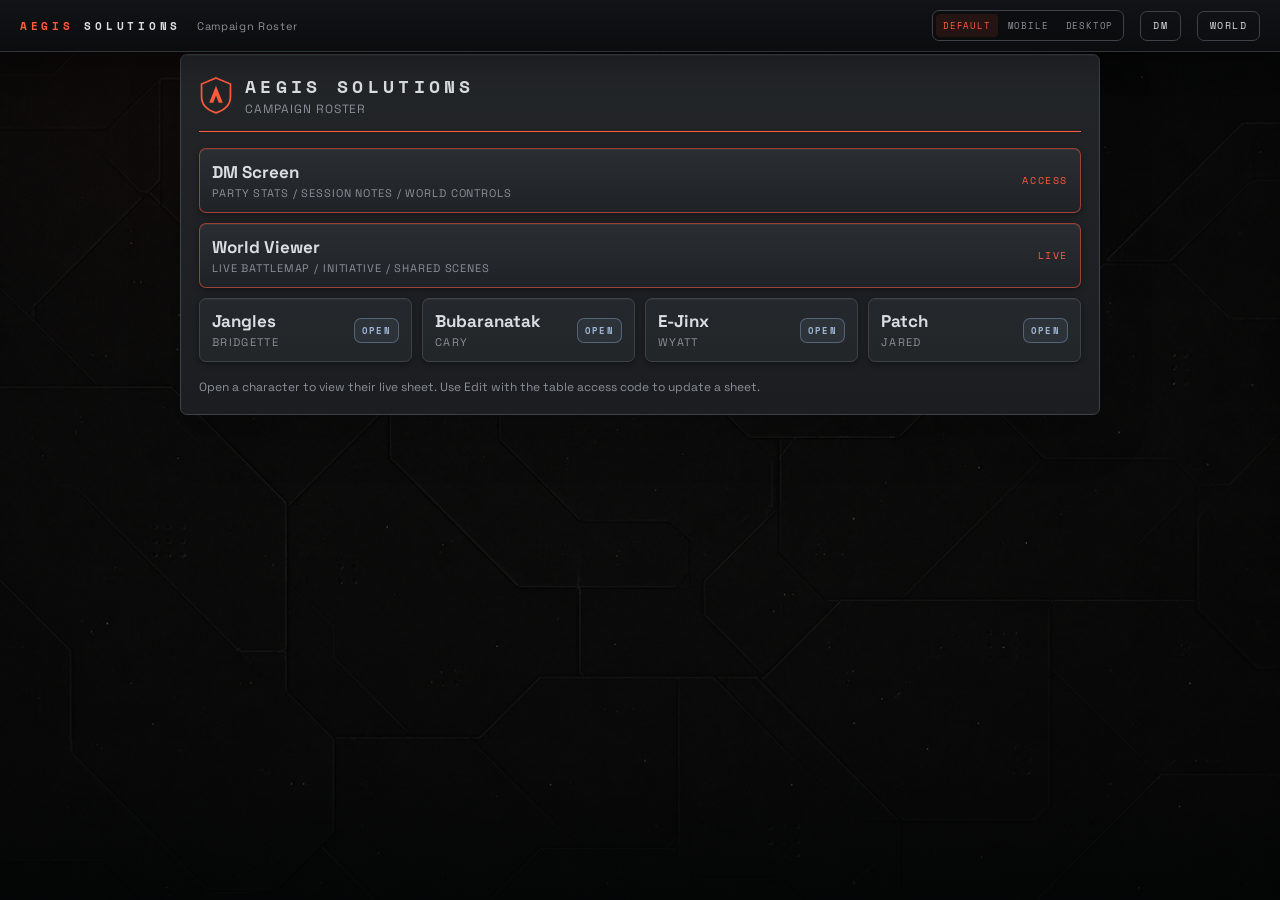
==== campaign.html @ 035903f2 "Fix desktop player End Turn control" ====
<!DOCTYPE html>
<html lang="en">
<head>
<meta charset="UTF-8">
<meta name="viewport" content="width=device-width, initial-scale=1.0">
<meta name="theme-color" content="#111315">
<meta name="apple-mobile-web-app-capable" content="yes">
<meta name="apple-mobile-web-app-status-bar-style" content="black-translucent">
<meta name="apple-mobile-web-app-title" content="AEGIS Sheets">
<link rel="manifest" href="manifest.webmanifest">
<link rel="icon" href="assets/aegis-app-icon.svg" type="image/svg+xml">
<link rel="apple-touch-icon" href="assets/aegis-apple-touch-icon.png">
<meta http-equiv="Cache-Control" content="no-cache, no-store, must-revalidate">
<meta http-equiv="Pragma" content="no-cache">
<meta http-equiv="Expires" content="0">
<title>AEGIS SOLUTIONS - Campaign Roster</title>
<script>
(function(){
  var build = '20260704b';
  if ('serviceWorker' in navigator && location.protocol === 'https:') {
    navigator.serviceWorker.register('sw.js?app=' + build, { updateViaCache: 'none' }).catch(function(){});
  }
  if (location.protocol === 'file:') return;
  var params = new URLSearchParams(location.search);
  if (params.get('app') === build) return;
  params.set('app', build);
  location.replace(location.pathname + '?' + params.toString() + location.hash);
})();
</script>
<link rel="stylesheet" href="styles.css?v=20260704b">
<style>
body{ padding:54px 16px; min-height:100vh; }
.roster-shell{
  max-width:920px; margin:0 auto; border:1px solid var(--frame);
  border-radius:var(--r); background:linear-gradient(180deg,var(--bg-2),var(--bg)); padding:18px;
  box-shadow:var(--shadow-raised);
}
.roster-head{ display:flex; align-items:center; gap:12px; border-bottom:1.5px solid var(--red); padding-bottom:14px; margin-bottom:16px; }
.roster-head .emblem{ width:34px; height:38px; }
.roster-head h1{ font-family:var(--font-mono); font-size:18px; letter-spacing:.24em; text-transform:uppercase; }
.roster-head p{ color:var(--label-dim); font-size:12px; letter-spacing:.08em; text-transform:uppercase; margin-top:2px; }
.roster-grid{ display:grid; grid-template-columns:repeat(auto-fit,minmax(210px,1fr)); gap:10px; }
.roster-card{
  display:grid; grid-template-columns:minmax(0,1fr) auto; align-items:center; gap:12px;
  text-decoration:none; color:var(--label); background:linear-gradient(180deg,#24282c,var(--bg-2));
  border:1px solid var(--frame); border-radius:var(--r); padding:12px;
  box-shadow:var(--shadow-panel);
  transition:border-color var(--dur), transform var(--dur), background var(--dur);
}
.roster-card:hover{ border-color:var(--red); transform:translateY(-1px); }
.roster-card .name{ font-size:17px; font-weight:800; line-height:var(--lh-snug); margin-bottom:3px; overflow-wrap:anywhere; }
.roster-card .player{ color:var(--label-dim); font-size:11px; letter-spacing:.12em; text-transform:uppercase; }
.roster-card em{
  font:700 9px var(--font-mono);
  letter-spacing:.14em;
  text-transform:uppercase;
  font-style:normal;
  color:var(--ice-2);
  border:1px solid rgba(127,153,189,.48);
  border-radius:var(--r);
  padding:5px 7px;
  background:rgba(127,153,189,.10);
  white-space:nowrap;
}
.roster-actions{ display:grid; grid-template-columns:1fr; gap:10px; margin-bottom:10px; }
.roster-dm{
  display:grid; grid-template-columns:minmax(0,1fr) auto; align-items:center; justify-content:space-between; gap:12px;
  text-decoration:none; color:var(--label); background:linear-gradient(180deg,#2a2d31,#1f2226);
  border:1px solid rgba(255,90,60,.55); border-radius:var(--r); padding:12px;
  box-shadow:var(--shadow-panel);
  transition:border-color var(--dur), transform var(--dur), background var(--dur);
}
.roster-dm:hover{ border-color:var(--red); transform:translateY(-1px); }
.roster-dm b{ display:block; color:var(--label); font-size:17px; font-weight:800; letter-spacing:0; text-transform:none; margin-bottom:3px; }
.roster-dm span{ color:var(--label-dim); font-size:11px; letter-spacing:.08em; text-transform:uppercase; }
.roster-dm em{ font-style:normal; color:var(--red); font-family:var(--font-mono); font-size:10px; letter-spacing:.16em; text-transform:uppercase; }
.roster-foot{ margin-top:16px; color:var(--label-dim); font-size:12px; line-height:1.5; }
body.view-mobile-effective .roster-shell{ width:min(560px,100%); max-width:560px; padding:14px; border-radius:8px; }
body.view-mobile-effective .roster-head{ align-items:flex-start; gap:10px; }
body.view-mobile-effective .roster-head h1{ font-size:15px; letter-spacing:.18em; }
body.view-mobile-effective .roster-grid,
body.view-mobile-effective .roster-actions{ grid-template-columns:1fr; }
body.view-mobile-effective .roster-card,
body.view-mobile-effective .roster-dm{ align-items:flex-start; gap:10px; }
body.view-mobile-effective .roster-card em,
body.view-mobile-effective .roster-dm em{ flex:0 0 auto; }
</style>
</head>
<body>
  <div class="toolbar app-toolbar campaign-toolbar">
    <a class="brand brand-link" href="campaign.html?app=20260704b" aria-label="Open campaign roster">AEGIS <b>SOLUTIONS</b></a>
    <span class="hint">Campaign Roster</span>
    <span class="spacer"></span>
    <a class="nav-btn" href="dm.html?app=20260704b">DM</a>
    <a class="nav-btn" href="world.html?app=20260704b">World</a>
  </div>
  <main class="roster-shell">
    <div class="roster-head">
      <svg class="emblem" viewBox="0 0 40 44" fill="none"><path d="M20 2 L37 9 V24 C37 34 29 40 20 43 C11 40 3 34 3 24 V9 Z" stroke="currentColor" stroke-width="2"/><path d="M20 11 L28 31 H23.2 L20 22.5 L16.8 31 H12 Z" fill="currentColor"/></svg>
      <div>
        <h1>AEGIS SOLUTIONS</h1>
        <p>Campaign Roster</p>
      </div>
    </div>
    <div class="roster-actions">
      <a class="roster-dm" href="dm.html?app=20260704b">
        <span><b>DM Screen</b>Party stats / Session notes / World controls</span>
        <em>Access</em>
      </a>
      <a class="roster-dm roster-public" href="world.html?app=20260704b">
        <span><b>World Viewer</b>Live battlemap / initiative / shared scenes</span>
        <em>Live</em>
      </a>
    </div>
    <div class="roster-grid" id="rosterGrid"></div>
    <p class="roster-foot">Open a character to view their live sheet. Use Edit with the table access code to update a sheet.</p>
  </main>
  <script src="cloud-config.js?v=20260704b"></script>
  <script src="view-mode.js?v=20260704b"></script>
  <script>
    const APP_VERSION = '20260704b';
    const grid = document.getElementById('rosterGrid');
    const chars = (window.AEGIS_CLOUD && window.AEGIS_CLOUD.characters) || [];
    grid.innerHTML = chars.map((c) => `
      <a class="roster-card" href="sheet.html?app=${APP_VERSION}&slug=${encodeURIComponent(c.slug)}">
        <span>
          <div class="name">${c.name}</div>
          <div class="player">${c.player}</div>
        </span>
        <em>Open</em>
      </a>
    `).join('');
  </script>
</body>
</html>
---- styles.css ----
/* ============================================================
   AEGIS SOLUTIONS — Personnel Dossier  (D&D 5.5e)
   Bounty-acquisition corp aesthetic.
   Charcoal-grey chrome · warm off-white fillable boxes ·
   scarlet accent · ice secondary. Print / fillable-PDF first.

   Color language:
     .panel.active  →  red   — combat / live-play items
     .panel.ref     →  ice   — reference / character definition
   ============================================================ */

@import url('assets/fonts.css');

/* ============================================================
   DESIGN TOKENS
   ============================================================ */
:root{
  /* chrome */
  --bg:#1b1d20;
  --bg-2:#232629;
  --bg-3:#2b2f33;
  --bg-void:#0e0f11;
  --bg-texture:url("assets/aegis-panel-texture.png");
  --app-bg:
    radial-gradient(circle at 18% 0%, rgba(255,90,60,.035), transparent 30%),
    linear-gradient(
      180deg,
      rgba(2,3,4,.66) 0%,
      rgba(2,3,4,.22) 14%,
      rgba(2,3,4,.03) 36%,
      rgba(2,3,4,.02) 62%,
      rgba(2,3,4,.22) 86%,
      rgba(2,3,4,.68) 100%
    ),
    var(--bg-texture) center / cover fixed no-repeat,
    var(--bg-void);
  --page-bg:
    linear-gradient(180deg, #212427 0%, var(--bg) 30%),
    var(--bg);
  --frame:#3d4248;
  --frame-soft:#30353a;

  /* fillable (warm off-white) */
  --field:#f1ede4;
  --field-2:#e7e2d6;
  --field-ink:#1d1f22;
  --rule:#ccc6b8;

  /* labels on dark */
  --label:#dadde2;
  --label-dim:#8b9199;

  /* typography */
  --font-body:'Space Grotesk', system-ui, -apple-system, sans-serif;
  --font-mono:'Space Mono', ui-monospace, 'SFMono-Regular', monospace;
  --fw-regular:400;
  --fw-medium:500;
  --fw-semibold:600;
  --fw-bold:700;
  --fs-micro:7.5px;
  --fs-label:9px;
  --fs-meta:11px;
  --fs-body:13px;
  --fs-section:16px;
  --fs-stat:20px;
  --fs-display:24px;
  --lh-tight:1.1;
  --lh-snug:1.24;
  --lh-body:1.4;
  --lh-ruled:24px;
  --ls-brand:.30em;
  --ls-kicker:.20em;
  --ls-label:.13em;
  --ls-tight:.04em;

  /* spacing */
  --sp-1:2px;
  --sp-2:4px;
  --sp-3:6px;
  --sp-4:8px;
  --sp-5:10px;
  --sp-6:12px;
  --sp-7:14px;
  --sp-8:16px;
  --sp-10:20px;
  --sp-12:24px;

  /* accents */
  --red:#ff5a3c;
  --red-2:#e0492c;
  --red-soft:rgba(255,90,60,.30);
  --steel:#8a929c;
  --steel-2:#aeb5be;

  /* cool slate-blue (reference accent) */
  --ice:#7f99bd;
  --ice-2:#9fb6d6;
  --ice-soft:rgba(127,153,189,.28);

  /* status */
  --ok:#39d77d;
  --ok-2:#8ee7b0;
  --warn:#f0c84b;
  --danger:var(--red);

  /* surfaces */
  --r:7px;
  --r-pill:999px;
  --shadow-field-inset:
    inset 0 2px 4px rgba(52,42,26,.30),
    inset 0 -1px 0 rgba(255,255,255,.62),
    0 1px 0 rgba(255,255,255,.05);
  --shadow-field-focus:
    inset 0 2px 4px rgba(52,42,26,.20),
    0 0 0 2px var(--red-soft);
  --shadow-dark-inset:
    inset 0 1px 2px rgba(0,0,0,.55),
    inset 0 -1px 0 rgba(255,255,255,.05);
  --shadow-panel:
    inset 0 1px 0 rgba(255,255,255,.05),
    0 2px 6px rgba(0,0,0,.40);
  --shadow-plate:
    inset 0 1px 0 rgba(255,255,255,.035),
    0 1px 2px rgba(0,0,0,.24);
  --shadow-raised:
    inset 0 1px 0 rgba(255,255,255,.04),
    0 16px 50px rgba(0,0,0,.26);
  --shadow-page:0 24px 60px rgba(0,0,0,.6), 0 0 0 1px #000;
  --shadow-dialog:0 24px 70px rgba(0,0,0,.48);
  --glow-red:0 0 7px var(--red-soft);
  --glow-ice:0 0 6px var(--ice-soft);
  --ease:cubic-bezier(.2,.7,.3,1);
  --dur-fast:.12s;
  --dur:.15s;
  --dur-slow:.25s;
}

*{ box-sizing:border-box; margin:0; padding:0; }

html,body{ background:var(--app-bg); }
body{
  font-family:var(--font-body);
  color:var(--label);
  -webkit-font-smoothing:antialiased;
  padding:78px 0 60px;
  min-height:100vh;
}

/* ============================================================
   SCREEN TOOLBAR (hidden in print)
   ============================================================ */
.toolbar{
  position:fixed; top:0; left:0; right:0; z-index:50;
  display:flex; align-items:center; gap:16px;
  padding:10px 20px;
  background:linear-gradient(180deg,rgba(18,20,23,.96),rgba(12,13,15,.92));
  backdrop-filter:blur(8px);
  border-bottom:1px solid var(--frame-soft);
  box-shadow:0 10px 32px rgba(0,0,0,.32);
  font-size:11px;
}
.toolbar .brand{
  font-family:var(--font-mono); font-weight:var(--fw-bold);
  letter-spacing:.34em; text-transform:uppercase; font-size:var(--fs-meta);
  color:var(--red);
}
.toolbar a{ text-decoration:none; }
.toolbar .brand-link{ white-space:nowrap; }
.toolbar .brand b{ color:var(--label); }
.toolbar .spacer{ flex:1; }
.toolbar .hint{ color:var(--label-dim); letter-spacing:.06em; }
.toolbar button,
.toolbar .nav-btn{
  font-family:var(--font-mono); font-size:10px; letter-spacing:.14em;
  text-transform:uppercase; cursor:pointer;
  color:var(--label); background:transparent;
  border:1px solid var(--frame); border-radius:var(--r);
  min-height:30px;
  padding:6px 12px;
  transition:border-color var(--dur), color var(--dur), background var(--dur);
}
.toolbar button:hover,
.toolbar .nav-btn:hover{ border-color:var(--red); color:var(--red); background:rgba(255,90,60,.06); }
.toolbar button.on{ border-color:var(--ice); color:var(--ice-2); background:rgba(127,153,189,.08); }
.toolbar-actions{
  display:flex;
  align-items:center;
  gap:8px;
}
.toolbar-menu-toggle{
  display:none;
}
#cloudStatus{ max-width:220px; overflow:hidden; text-overflow:ellipsis; white-space:nowrap; }
#cloudStatus[data-state="saved"],
#cloudStatus[data-state="edit"]{ color:var(--ice-2); }
#cloudStatus[data-state="saving"],
#cloudStatus[data-state="loading"]{ color:var(--steel-2); }
#cloudStatus[data-state="error"]{ color:var(--red); }
body.read-only [contenteditable],
body.read-only button[data-t]{
  cursor:default;
}
body.read-only button[data-t][data-locked="true"]{
  cursor:pointer;
}
body.read-only button[data-t][data-locked="true"]:hover{
  border-color:var(--ice);
  color:var(--ice-2);
}
body.read-only [contenteditable]:focus{
  outline:none;
  box-shadow:none;
}
.view-toggle{
  display:inline-flex;
  align-items:center;
  gap:3px;
  border:1px solid var(--frame);
  border-radius:var(--r);
  padding:3px;
  background:rgba(8,10,12,.45);
}
.view-toggle button{
  border:0;
  border-radius:4px;
  padding:5px 7px;
  min-height:0;
  color:var(--label-dim);
  background:transparent;
  font-size:9px;
  letter-spacing:.09em;
  text-transform:uppercase;
}
.view-toggle button:hover,
.view-toggle button.active{
  color:var(--red);
  background:rgba(255,90,60,.10);
}
.view-floating{
  position:fixed;
  top:10px;
  right:10px;
  z-index:60;
  box-shadow:var(--shadow-dialog);
}
.sheet-page-nav{
  display:none;
}
body.view-desktop{
  min-width:900px;
}
body.view-desktop.dm-screen-body{
  min-width:0;
}
body.view-desktop.encounter-body{
  min-width:0;
}

/* ============================================================
   PAGE STRUCTURE
   ============================================================ */
.page{
  position:relative;
  width:210mm; height:297mm;
  margin:0 auto 40px;
  background:var(--page-bg);
  color:var(--label);
  padding:15px;
  overflow:hidden;
  box-shadow:var(--shadow-page);
}
/* faint corner texture */
.page::before{
  content:""; position:absolute; inset:0; pointer-events:none; opacity:.5;
  background-image:
    radial-gradient(1px 1px at 12% 18%, rgba(255,255,255,.5), transparent),
    radial-gradient(1px 1px at 78% 9%, rgba(255,255,255,.35), transparent),
    radial-gradient(1px 1px at 33% 62%, rgba(255,255,255,.4), transparent),
    radial-gradient(1px 1px at 91% 73%, rgba(255,255,255,.3), transparent),
    radial-gradient(1px 1px at 5% 88%, rgba(255,255,255,.35), transparent),
    radial-gradient(1px 1px at 57% 14%, rgba(255,255,255,.35), transparent);
  background-repeat:no-repeat;
}
/* ghost emblem watermark */
.page > .watermark{
  position:absolute; right:-60px; bottom:-50px; width:340px; height:auto;
  color:#ffffff; opacity:.022; pointer-events:none; z-index:0;
}
.page-frame{
  position:relative; z-index:1;
  height:100%;
  border:1px solid var(--frame);
  border-radius:10px;
  padding:12px 14px;
  display:flex; flex-direction:column; gap:6px;
  background:linear-gradient(180deg, rgba(255,90,60,.018), transparent 40%);
}
/* corner brackets */
.page-frame::before,.page-frame::after{
  content:""; position:absolute; width:12px; height:12px; pointer-events:none;
}
.page-frame::before{ top:-1px; left:-1px; border-top:2px solid var(--red); border-left:2px solid var(--red); border-top-left-radius:10px; }
.page-frame::after{ bottom:-1px; right:-1px; border-bottom:2px solid var(--red); border-right:2px solid var(--red); border-bottom-right-radius:10px; }
#page-arsenal{
  height:auto;
  min-height:297mm;
  overflow:visible;
}
#page-arsenal .page-frame{
  min-height:calc(297mm - 30px);
  height:auto;
}
#page-arsenal .stores-stack,
#page-arsenal .stores-grid,
#page-arsenal .stores-grid .panel,
#page-arsenal .stores-grid .panel-body{
  min-height:220px;
}

/* ============================================================
   AEGIS BRANDING BAR (page header)
   ============================================================ */
.aegis-bar{
  display:flex; align-items:center; gap:11px;
  padding-bottom:8px; border-bottom:1.5px solid var(--red);
  flex:0 0 auto;
}
.emblem{ width:30px; height:33px; color:var(--red); flex:0 0 auto; }
.aegis-bar .wordmark{ display:flex; flex-direction:column; gap:1px; }
.aegis-bar .wordmark .name{
  font-family:var(--font-mono); font-weight:var(--fw-bold);
  font-size:14px; letter-spacing:var(--ls-brand); text-transform:uppercase; color:var(--label);
}
.aegis-bar .wordmark .sub{
  font-size:8px; letter-spacing:.30em; text-transform:uppercase; color:var(--label-dim);
}
.aegis-bar .meta{ margin-left:auto; text-align:right; }
.aegis-bar .meta .form{
  font-family:var(--font-mono); font-size:10px; letter-spacing:.18em;
  text-transform:uppercase; color:var(--red);
}
.aegis-bar .meta .pg{ font-size:8px; letter-spacing:.26em; text-transform:uppercase; color:var(--label-dim); }

/* ============================================================
   TYPOGRAPHY HELPERS
   ============================================================ */
.lbl{ font-size:var(--fs-micro); letter-spacing:var(--ls-tight); text-transform:uppercase; color:var(--label); font-weight:var(--fw-semibold); }
.sect-title{
  font-family:var(--font-body); font-weight:var(--fw-semibold);
  font-size:11px; letter-spacing:.16em; text-transform:uppercase;
  color:var(--label); white-space:nowrap;
}
.mono{ font-family:var(--font-mono); }
.bigname{ font-size:22px; font-weight:700; letter-spacing:.01em; min-height:32px; }
.num{ text-align:center; font-weight:600; }

/* ============================================================
   PANELS
   ============================================================ */
.panel{
  background:var(--bg-2);
  border:1px solid var(--frame);
  border-radius:var(--r);
  display:flex; flex-direction:column;
  overflow:hidden;
}
.panel-h{
  display:flex; align-items:center; gap:8px;
  padding:6px 10px;
  background:var(--bg-3);
  border-bottom:1px solid var(--frame);
}
.panel-h::before{
  content:""; width:4px; height:13px; border-radius:2px; flex:0 0 auto;
  background:var(--steel);
}
/* scarlet accent — combat / active panels */
.panel.active .panel-h::before{ background:var(--red); box-shadow:var(--glow-red); }
/* ice accent — reference / static panels */
.panel.ref .panel-h::before{ background:var(--ice); box-shadow:var(--glow-ice); }
/* stat box top-bar colors */
.stat.active{ border-top-color:var(--red); }
.stat.ref{ border-top-color:var(--ice); }
.panel-h .meta{ margin-left:auto; }
.panel-body{ padding:9px 7px; display:flex; flex-direction:column; gap:8px; flex:1; min-height:0; }

/* ============================================================
   FILLABLE FIELDS (warm off-white)
   ============================================================ */
.fbox{
  background:var(--field); color:var(--field-ink);
  border-radius:var(--r); border:1px solid #d8d2c4;
  padding:5px 9px;
  font-size:var(--fs-body); line-height:var(--lh-body); min-height:26px;
  outline:none; font-family:var(--font-body);
}
.fbox:focus{ border-color:var(--red); box-shadow:var(--shadow-field-focus); }
.fbox[data-ph]:empty:before{ content:""; }

.field{ display:flex; flex-direction:column; gap:3px; min-width:0; }
.field > .lbl{ padding-left:2px; }
.field-row{ display:flex; align-items:center; gap:7px; }
.field-row > .lbl{ white-space:nowrap; }
.field-row > .fbox{ flex:1; }

/* ============================================================
   RULED WRITING AREAS (24 px line rhythm)
   ============================================================ */
.ruled{
  background:var(--field); color:var(--field-ink);
  border:1px solid #d8d2c4; border-radius:var(--r);
  padding:8px 10px; font-size:var(--fs-body); line-height:var(--lh-ruled);
  outline:none; flex:1;
  background-image:repeating-linear-gradient(transparent, transparent 23px, var(--rule) 23px, var(--rule) 24px);
  background-position:0 7px;
}
.ruled:focus{ border-color:var(--red); box-shadow:var(--shadow-field-focus); }
.ruled[data-ph]:empty:before{ content:""; }

/* ============================================================
   STAT BOXES (small labeled value cards)
   ============================================================ */
.stat{
  display:flex; flex-direction:column; align-items:center; gap:3px;
  background:var(--bg-2); border:1px solid var(--frame);
  border-top:2px solid var(--steel);
  border-radius:var(--r); padding:5px 4px 6px; text-align:center;
}
.stat .lbl{ font-size:8px; letter-spacing:.02em; line-height:1.1; white-space:nowrap; }
.stat .val{
  background:var(--field); color:var(--field-ink);
  border-radius:4px; width:100%; min-height:28px;
  display:flex; align-items:center; justify-content:center;
  font-size:18px; font-weight:600; outline:none;
}
.stat .val:focus{ box-shadow:var(--shadow-field-focus); }
.stat .val.big{ font-size:21px; }

/* ============================================================
   TOGGLE DOTS & EXHAUSTION PIPS
   ============================================================ */
.dot{
  -webkit-appearance:none; appearance:none; cursor:pointer;
  width:12px; height:12px; border-radius:50%;
  border:1.4px solid var(--label-dim); background:transparent;
  flex:0 0 auto; transition:var(--dur-fast); position:relative;
}
.dot:hover{ border-color:var(--red); }
.dot.on{ background:var(--red); border-color:var(--red); }
.dot.exp{ border-radius:2px; }
.dot.exp.on{ background:var(--ice-2); border-color:var(--ice-2); }  /* expertise: ice */
.dot.lg{ width:15px; height:15px; }
.dot.fail.on{ background:var(--red); border-color:var(--red); }
.dot.ok.on{ background:var(--ice-2); border-color:var(--ice-2); }  /* death success: ice */
.dot.sm{ width:9px; height:9px; border-width:1.2px; }

.epip{
  -webkit-appearance:none; appearance:none; cursor:pointer;
  width:17px; height:20px; border-radius:4px;
  border:1px solid #0c0e11; background:linear-gradient(180deg,#101216,#191c20);
  color:var(--label-dim); font-family:var(--font-mono);
  font-size:10px; font-weight:700; line-height:1;
  display:flex; align-items:center; justify-content:center;
  transition:var(--dur-fast); box-shadow:inset 0 1px 2px rgba(0,0,0,.5);
}
.epip:hover{ border-color:var(--red); color:var(--label); }
.epip.on{ background:var(--red); border-color:var(--red); color:#fff; box-shadow:0 0 6px var(--red-soft); }

/* ============================================================
   LAYOUT UTILITIES
   ============================================================ */
.row{ display:flex; gap:9px; }
.col{ display:flex; flex-direction:column; gap:9px; }
.grow{ flex:1; min-height:0; }
.g2{ display:grid; grid-template-columns:1fr 1fr; gap:8px; }
.g3{ display:grid; grid-template-columns:1fr 1fr 1fr; gap:8px; }

/* ============================================================
   FOOTER
   ============================================================ */
.page-foot{
  display:flex; align-items:center; justify-content:center; gap:11px; flex:0 0 auto;
  padding-top:4px;
  font-family:'Space Mono',monospace; font-size:8px; letter-spacing:.22em;
  text-transform:uppercase; color:var(--label-dim);
}
.page-foot::before,.page-foot::after{ content:""; height:1px; background:var(--frame-soft); flex:1 1 0; max-width:150px; }
.page-foot .red{ color:var(--red); }
.page-foot .ttl{ color:var(--label); }
.page-foot .sep{ opacity:.45; }

/* ============================================================
   IDENTITY HEADER (page 1 — main-top)
   ============================================================ */
.main-top{ display:grid; grid-template-columns:minmax(0,1fr) 306px minmax(0,1fr); gap:12px; align-items:stretch; }
.main-top .side{ display:flex; flex-direction:column; gap:6px; min-height:0; }
.main-top .side .field{ gap:3px; }
.main-top .side .field .fbox{ min-height:24px; padding:4px 8px; line-height:1.24; }
/* hero field (Name) grows to fill left-side height */
.main-top .side .field.hero{ flex:1; min-height:0; }
.main-top .side .field.hero .fbox{ height:100%; min-height:44px; display:flex; align-items:center; justify-content:center; text-align:center; font-size:21px; font-weight:700; letter-spacing:.01em; line-height:1.12; }
/* idsplit: two fields share one row */
.main-top .side .idsplit{ display:flex; gap:7px; align-items:stretch; flex:1; }
.main-top .side .idsplit .field{ display:flex; flex-direction:column; }
.main-top .side .idsplit .field .fbox{ flex:1; min-height:24px; display:flex; align-items:center; justify-content:center; }

.center-crest{ display:flex; flex-direction:column; align-items:center; justify-content:flex-start; gap:2px; margin:0; }
.center-crest .emblem-lg{ width:28px; height:31px; color:var(--red); }
.center-crest .ttl{ font-family:'Space Mono',monospace; font-weight:700; font-size:13px; letter-spacing:.28em; color:var(--label); text-transform:uppercase; text-align:center; }
.center-crest .sub2{ font-size:8px; letter-spacing:.24em; color:var(--label-dim); text-transform:uppercase; white-space:nowrap; }
.center-crest .cline{ width:58%; height:1px; background:var(--red); margin:1px 0 2px; opacity:.7; }

.hpmatrix{ display:grid; grid-template-columns:1fr 1fr 1fr 1.15fr; gap:6px; width:100%; }
.hpmatrix .stat{ padding:2px 4px 3px; }
.hpmatrix .stat .val{ min-height:23px; font-size:16px; }

.deaths{ display:flex; gap:10px; align-items:center; justify-content:space-between; background:var(--bg-2); border:1px solid var(--frame); border-radius:7px; padding:4px 12px; width:100%; }
.deaths .dtitle{ font-size:9px; letter-spacing:.16em; text-transform:uppercase; color:var(--red); font-weight:700; white-space:nowrap; }
.deaths .lbl{ white-space:nowrap; font-size:8.5px; letter-spacing:.12em; }
.deaths .grp{ display:flex; align-items:center; gap:8px; }
.deaths .grp .dots{ display:flex; gap:7px; }

/* ============================================================
   STAT BAND (page 1 — single horizontal bar)
   ============================================================ */
.statbar{
  display:flex; align-items:stretch; flex:0 0 auto;
  background:var(--bg-2); border:1px solid var(--frame);
  border-top:2px solid var(--red); border-radius:7px; overflow:hidden;
  box-shadow:inset 0 1px 0 rgba(255,255,255,.03), 0 1px 2px rgba(0,0,0,.22);
}
.sb-cell{
  display:flex; flex-direction:column; align-items:center; justify-content:center;
  gap:4px; padding:5px 6px; flex:1; text-align:center; min-width:0;
}
/* min-height locks all labels to same height so sb-val boxes align */
.sb-cell .lbl{ font-size:7.5px; letter-spacing:.04em; color:var(--label); min-height:2.3em; display:flex; align-items:center; justify-content:center; text-align:center; line-height:1.2; }
.sb-val{
  background:var(--field); color:var(--field-ink);
  border:1px solid #c8c1b0; border-top-color:#b7af9c; border-radius:4px;
  min-height:28px; min-width:34px;
  font-size:20px; font-weight:700; text-align:center;
  outline:none; padding:2px 5px; line-height:1;
}
.sb-val:focus{ border-color:var(--red); box-shadow:0 0 0 2px var(--red-soft); }
.sb-sep{ width:1px; background:var(--frame); flex:0 0 1px; margin:7px 0; }
/* inspiration — margin normalizes dot height to match sb-val height */
.sb-inspo{ flex:0 0 auto; padding:5px 14px; }
.sb-inspo .dot.lg{ width:18px; height:18px; margin-top:5px; margin-bottom:5px; }
.sb-exh{ flex:1.3 1 0; }
.sb-exh .exh-track{ min-height:28px; display:flex; align-items:center; gap:4px; }

/* ============================================================
   ABILITY BLOCKS (page 1 left column — vertical-tabbed modules)
   ============================================================ */
.ablist{ display:flex; flex-direction:column; gap:0; flex:1; min-height:0; }
.ab-blk{ display:flex; align-items:stretch; background:var(--bg-2);
  border:none; border-top:1px solid var(--frame-soft); overflow:hidden; min-height:0; }
.ab-blk:first-child{ border-top:none; }
.ab-vname{ writing-mode:vertical-rl; background:var(--bg-3);
  border-left:3px solid var(--red); border-right:1px solid var(--frame-soft);
  color:var(--red); font-size:12px; font-weight:700; letter-spacing:.1em;
  padding:4px 4px; display:flex; align-items:center; justify-content:center; flex:0 0 auto; }
.ab-body{ flex:1; min-width:0; min-height:0; padding:3px 5px; display:flex; flex-direction:column; gap:1px; justify-content:flex-start; }
.ab-head{ display:grid; grid-template-columns:36px 24px 1fr; gap:4px; align-items:center; }
.ab-head .svgrp{ display:flex; align-items:center; gap:4px; justify-self:end; }
.ab-head .svgrp .sbox{ width:32px; }
.ab-head .ab-score{ background:var(--field); color:var(--field-ink); border:1px solid #d8d2c4; border-radius:5px; min-height:25px; display:flex; align-items:center; justify-content:center; font-size:18px; font-weight:700; outline:none; }
.ab-head .ab-score:focus{ border-color:var(--red); box-shadow:0 0 0 2px var(--red-soft); }
.ab-head .ab-mod{ background:#15171a; color:var(--label); border:1px solid var(--frame); border-radius:5px; min-height:20px; display:flex; align-items:center; justify-content:center; font-size:14px; font-weight:600; outline:none; }
.ab-head .ab-mod:focus{ border-color:var(--red); color:#fff; }
.ab-head .ab-sv{ font-size:8px; letter-spacing:.06em; color:var(--label-dim); text-align:right; }
.ab-head .sbox{ background:var(--field); color:var(--field-ink); border:1px solid #d8d2c4; border-radius:4px; min-height:22px; text-align:center; font-size:12px; font-weight:600; outline:none; padding:0 2px; }
.ab-head .sbox:focus{ border-color:var(--red); box-shadow:0 0 0 2px var(--red-soft); }
.ablist .sklist{ flex:1; display:flex; flex-direction:column; margin-top:2px; }
.ablist .sk-row{ grid-template-columns:12px 12px 1fr 26px; gap:4px; padding:0; flex:1 1 0; min-height:18px; align-items:center; }
.ablist .sk-row .sn{ font-size:10px; letter-spacing:0; }
.ablist .sk-row .mb{ min-height:17px; font-size:10.5px; }
.ablist .dot.sm{ width:11px; height:11px; }
.ab-blk .none{ flex:1; display:flex; align-items:center; font-size:8px; color:var(--label-dim); letter-spacing:.06em; text-transform:uppercase; }

/* base sk-row (shared inside ablist) */
.sk-row{ display:grid; grid-template-columns:10px 10px 1fr 18px; gap:2px; align-items:center; padding:1.5px 0; }
.sk-row .sn{ font-size:8.6px; line-height:1.1; color:var(--label); white-space:nowrap; overflow:hidden; letter-spacing:-.02em; }
.sk-row .mb{ background:var(--field); color:var(--field-ink); border:1px solid #d8d2c4; border-radius:3px; min-height:15px; text-align:center; font-size:9.5px; font-weight:600; outline:none; padding:0 1px; }
.sk-row .mb:focus{ border-color:var(--red); box-shadow:0 0 0 1px var(--red-soft); }

/* ============================================================
   WEAPONS TABLE (page 1 center)
   ============================================================ */
.watable{ display:flex; flex-direction:column; gap:2px; }
/* base column grid — overridden below to add Mastery column */
.wahead{ display:grid; gap:6px; padding:0 1px 1px; }
.wahead .lbl{ white-space:nowrap; overflow:hidden; text-overflow:clip; min-width:0; font-size:7px; letter-spacing:.08em; line-height:1; }
.wahead .lbl.c{ text-align:center; letter-spacing:.04em; }
.warow{ display:grid; gap:6px; }
.warow .cell{ color:var(--field-ink); border:1px solid #c8c1b0; border-top-color:#b7af9c;
  border-radius:4px; min-height:23px; padding:2px 8px; font-size:13px; outline:none;
  background-image:linear-gradient(180deg,var(--field-2),var(--field) 62%);
  box-shadow:inset 0 1.5px 2.5px rgba(52,42,26,.2), inset 0 -1px 0 rgba(255,255,255,.55), 0 1px 0 rgba(255,255,255,.04);
  white-space:nowrap; overflow:hidden; }
.warow .cell.c{ text-align:center; font-weight:600; padding-left:2px; padding-right:2px; }
.warow .cell:focus{ border-color:var(--red); box-shadow:inset 0 1.5px 2.5px rgba(52,42,26,.14), 0 0 0 2px var(--red-soft); }
/* 4-column layout: Name · Atk/DC · Damage+Type · Mastery */
.watable .wahead, .watable .warow{ grid-template-columns:minmax(118px,1fr) 32px minmax(100px,1.1fr) 60px; gap:4px; }
.wnotes{ display:flex; flex-direction:column; gap:3px; }

/* ============================================================
   COMBAT ACTION ROWS (page 1 center + page 4 profile columns)
   ============================================================ */
.actrow{ flex:1; display:flex; min-height:0; background:var(--bg-2); border:1px solid var(--frame); border-radius:7px; overflow:hidden; }
.actrow .vlabel{
  writing-mode:vertical-rl; background:var(--bg-3);
  border-left:3px solid var(--red); border-right:1px solid var(--frame);
  color:var(--label); font-size:11px; letter-spacing:.16em; text-transform:uppercase;
  font-weight:600; padding:6px 5px; display:flex; align-items:center; justify-content:center;
  text-align:center; line-height:1.2; white-space:normal; flex:0 0 25px; }
.actrow .ruled{ flex:1; border:none; border-radius:0; min-height:0; padding:4px 10px; background-position:0 3px; }
/* flipped rows (right column, page 4) */
.actrow.flip{ flex-direction:row-reverse; }
.actrow.flip .vlabel{ border-left:1px solid var(--frame); border-right:3px solid var(--red); }
.profile-collapse-state{ display:none; }

/* ============================================================
   CONDITIONS STRIP (page 1 bottom)
   ============================================================ */
.cond-strip{ display:flex; gap:5px; }
.cflag{
  -webkit-appearance:none; appearance:none; cursor:pointer;
  flex:1 1 0; min-width:0; text-align:center;
  font-family:'Space Mono',monospace; font-size:9px; letter-spacing:.04em; font-weight:700;
  color:var(--label-dim); background:#191b1e; border:1px solid var(--frame); border-radius:5px;
  padding:4px 2px; transition:.12s; white-space:nowrap; overflow:hidden; text-overflow:ellipsis;
}
.cflag:hover{ border-color:var(--red); color:var(--label); }
.cflag.on{ background:var(--red); border-color:var(--red); color:#fff; box-shadow:0 0 6px var(--red-soft); }

/* ============================================================
   FEATURES & TRAITS PAGE (page 2)
   ============================================================ */
.feat-top{ display:flex; align-items:center; gap:12px; flex:0 0 auto; padding:1px 1px 2px; }
.feat-top .sect-title{ font-size:13px; }
.feat-page .panel-body{ padding:8px 9px; }
.feat-mobile-field{ display:contents; }
.feat-mobile-toggle{ display:none; }
.feat-controls{ flex:0 0 auto; display:flex; gap:8px; justify-content:center; padding-top:5px; }
.feat-controls button{
  font-family:'Space Mono',monospace; font-size:9px; letter-spacing:.14em; text-transform:uppercase;
  cursor:pointer; color:var(--label); background:transparent;
  border:1px solid var(--frame); border-radius:5px; padding:6px 14px; transition:.15s;
}
.feat-controls button:hover{ border-color:var(--red); color:var(--red); }
.feat-controls .feat-remove:hover{ border-color:var(--steel-2); color:var(--steel-2); }

/* ============================================================
   SPELLCASTING HEADER (page 3)
   ============================================================ */
.spellcast-panel{ flex:0 0 auto; }
.spellcast-panel .panel-body{ padding:7px 10px; }
.spell-command{
  flex:0 0 auto; display:grid; grid-template-columns:150px minmax(0,1fr); gap:10px; min-width:0;
}
.spell-fields{ display:grid; grid-template-columns:1fr; gap:4px; align-content:start; min-width:0; }
.spell-fields .lbl{ font-size:7px; letter-spacing:.1em; }
.spell-fields .field{ display:grid; grid-template-columns:52px minmax(0,1fr); gap:5px; align-items:center; }
.spell-fields .field > .lbl{ padding-left:0; }
.spell-fields .fbox{ min-height:20px; padding:2px 6px; font-size:11.5px; line-height:1.2; }
.slot-panel{ min-width:0; display:flex; flex-direction:column; gap:5px; }
.slot-grid{ display:grid; grid-template-columns:repeat(3,1fr); gap:5px 6px; }
.slot{
  display:grid; grid-template-columns:24px 34px 1fr; align-items:center; gap:6px;
  background:var(--bg-2); border:1px solid var(--frame); border-radius:6px; padding:3px 7px;
}
.slot .lv{ font-family:'Space Mono',monospace; font-weight:700; font-size:12px; color:var(--red); text-align:center; line-height:1; }
.slot .lv small{ display:block; font-size:7px; letter-spacing:.1em; color:var(--label-dim); font-weight:400; margin-top:1px; }
.slot .total{
  background:var(--field); color:var(--field-ink); border:1px solid #d8d2c4;
  border-radius:4px; min-width:32px; min-height:18px; text-align:center;
  font-size:11.5px; font-weight:600; outline:none; padding:1px 4px;
}
.slot .pips{ display:flex; gap:3px; justify-content:flex-end; }
.slot .dot{ width:10px; height:10px; border-width:1.2px; }
.slot-remain{ display:none; }
.slot-empty-toggle{ display:none; }
.spell-empty-toggle{ display:none; }

/* ============================================================
   CANTRIPS TABLE (page 3)
   ============================================================ */
.spell-table-panel{ flex:0 0 auto; min-height:0; }
.spell-table-panel .panel-body{ min-height:0; }
.spell-table-panel.has-empty-spell-section .spell-empty-toggle{
  display:grid;
  grid-template-columns:minmax(0,1fr) auto;
  align-items:center;
  gap:8px;
  min-height:32px;
  margin:0 7px 7px;
  padding:7px 9px;
  border:1px dashed rgba(127,153,189,.38);
  border-radius:7px;
  background:rgba(8,10,12,.16);
  color:var(--label);
  text-align:left;
  cursor:pointer;
}
.spell-table-panel.has-empty-spell-section .spell-empty-toggle[hidden]{
  display:none !important;
}
.spell-table-panel.show-empty-spells .spell-empty-toggle{
  border-style:solid;
  border-color:rgba(255,90,60,.38);
  background:rgba(255,90,60,.08);
}
.spell-table-panel.spell-section-collapsed .panel-body{
  display:none;
}
.spell-empty-title{
  min-width:0;
  font:800 8.5px/1 var(--font-mono);
  letter-spacing:.12em;
  text-transform:uppercase;
  white-space:nowrap;
  overflow:hidden;
  text-overflow:ellipsis;
}
.spell-empty-meta{
  color:var(--ice-2);
  font:800 8px/1 var(--font-mono);
  letter-spacing:.08em;
  text-transform:uppercase;
  white-space:nowrap;
}
.row-add{
  border:1px solid var(--frame); background:#1b2024; color:var(--label); border-radius:4px;
  min-height:20px; padding:0 7px; font:700 8px/1 var(--font-mono); letter-spacing:.08em;
  text-transform:uppercase; cursor:pointer;
}
.row-add:hover{ color:var(--field); border-color:var(--red); }
.row-remove{
  width:18px; height:22px; border:1px solid var(--frame); border-radius:4px;
  background:#171b1f; color:var(--label); font:700 12px/1 var(--font-mono); cursor:pointer;
}
.spell-extra{
  position:relative;
}
.spell-extra .row-remove{
  position:absolute;
  top:50%;
  right:3px;
  z-index:2;
  width:20px;
  height:20px;
  border-radius:999px;
  font-size:0;
  line-height:1;
}
.spell-extra .row-remove::before{
  content:"X";
  font:700 10px/1 var(--font-mono);
}
.row-remove:hover{ color:var(--red); border-color:var(--red); }
.cantrip-list{ flex:1 1 auto; min-height:0; display:flex; flex-direction:column; gap:0; }
.cantrip-list .chead{ display:grid; grid-template-columns:20ch 4.8ch 4ch minmax(0,1fr); gap:5px; padding:0 2px 4px; }
.cantrip-list .chead .lbl{ font-size:7.5px; letter-spacing:.04em; text-align:center; white-space:nowrap; overflow:hidden; color:var(--label); }
.cantrip-list .chead .lbl.l{ text-align:left; }
.crow{ display:grid; grid-template-columns:20ch 4.8ch 4ch minmax(0,1fr); gap:5px; align-items:stretch; min-height:28px; padding:3px 2px; border-top:1px solid var(--frame-soft); }
.crow.spell-extra{ grid-template-columns:20ch 4.8ch 4ch minmax(0,1fr); padding-right:28px; }
.crow:first-of-type{ border-top:none; }
.crow .cn,
.crow .rng,
.crow .hit,
.crow .fx{
  background:var(--field); color:var(--field-ink); border:1px solid #d8d2c4; border-radius:4px;
  min-height:23px; padding:3px 6px; font-size:11.2px; outline:none; min-width:0; overflow:hidden;
}
.crow .rng,
.crow .hit{ text-align:center; font-weight:600; padding-left:2px; padding-right:2px; }
.crow .fx{ line-height:1.2; white-space:normal; }

/* ============================================================
   PREPARED SPELLS TABLE (page 3)
   ============================================================ */
.splist{ display:flex; flex-direction:column; gap:0; min-width:0; }
.splist .shead{ display:grid; grid-template-columns:22px 22px 20ch 4.8ch 4ch minmax(0,1fr); gap:5px; padding:0 2px 4px; }
.splist .shead .lbl{ font-size:7.5px; letter-spacing:.04em; text-align:center; white-space:nowrap; overflow:hidden; text-overflow:clip; color:var(--label); }
.splist .shead .lbl.l{ text-align:left; }
.sprow{ display:grid; grid-template-columns:22px 22px 20ch 4.8ch 4ch minmax(0,1fr); gap:5px; align-items:center; padding:3px 2px; border-top:1px solid var(--frame-soft); min-width:0; }
.sprow.spell-extra{ grid-template-columns:22px 22px 20ch 4.8ch 4ch minmax(0,1fr); padding-right:28px; }
.sprow:first-of-type{ border-top:none; }
.sprow .prep{ display:flex; justify-content:center; }
.sprow .conc-mark{ display:flex; justify-content:center; }
.sprow .nm,
.sprow .rng,
.sprow .hit,
.sprow .fx{
  background:var(--field); color:var(--field-ink); border:1px solid #d8d2c4; border-radius:4px;
  min-height:23px; padding:3px 6px; font-size:11.2px; outline:none; min-width:0;
  white-space:nowrap; overflow:hidden;
}
.sprow .rng,
.sprow .hit{ text-align:center; font-weight:600; padding-left:2px; padding-right:2px; }
.sprow .fx{ font-size:10.8px; }
.sprow .nm:focus,
.sprow .rng:focus,
.sprow .hit:focus,
.sprow .fx:focus{ border-color:var(--red); box-shadow:0 0 0 2px var(--red-soft); }

/* ============================================================
   GEAR & INVENTORY (page 3 bottom)
   ============================================================ */
.stores-stack{ flex:1 1 auto; min-height:0; display:flex; flex-direction:column; gap:8px; }
.stores-grid{ flex:1 1 auto; min-height:0; display:grid; grid-template-columns:1fr 1fr; gap:8px; }
.stores-grid .panel{ min-height:0; }
.stores-grid .panel-h{ min-height:34px; }
.stores-grid .panel-body{ flex:1 1 auto; min-height:0; }
.stores-grid .ruled{ flex:1 1 auto !important; min-height:0; height:auto !important; }
.header-ledger{ margin-left:auto; display:flex; align-items:center; gap:7px; min-width:0; }
.inv-ledger{ display:flex; gap:8px; flex:0 0 auto; }
.inv-ledger .field{ flex:1; }
.header-ledger label{ display:flex; align-items:center; gap:4px; min-width:0; }
.header-ledger .lbl{ font-size:7.5px; letter-spacing:.04em; color:var(--label); padding:0; }
.header-ledger .mini-ledger{
  width:58px; min-height:18px; padding:1px 4px; display:inline-flex; align-items:center; justify-content:center;
  font-family:'Space Mono',monospace; font-size:10.5px; font-weight:700; line-height:1; text-align:center;
}

/* ============================================================
   PROFILE PAGE (page 4)
   ============================================================ */
.profile-main{ display:grid; grid-template-columns:minmax(0,1fr) 300px minmax(0,1fr); gap:10px; flex:1 1 auto; min-height:0; }
.profile-col{ display:flex; flex-direction:column; gap:8px; min-width:0; min-height:0; }
.profile-col > .actrow{ flex:1 1 0; min-height:0; }
.profile-center{ min-width:0; min-height:0; display:flex; flex-direction:column; gap:8px; }
.profile-center > .designation{ order:1; }
.profile-center > .identity-panel{ order:2; }
.profile-center > .portrait2{ order:3; }

.designation{ display:flex; align-items:center; gap:8px; background:var(--bg-3); border:1px solid var(--frame); border-radius:6px; padding:6px 9px; }
.designation .tag{ font-family:'Space Mono',monospace; font-size:8px; letter-spacing:.2em; color:var(--red); text-transform:uppercase; white-space:nowrap; }
.designation .fbox{ flex:1; min-height:22px; font-family:'Space Mono',monospace; letter-spacing:.12em; font-size:11px; }

.identity-panel{ flex:0 0 auto; }
.identity-panel .panel-body{ gap:6px; padding:8px 9px; }
.identity-panel .fbox{ min-height:24px; padding:4px 7px; font-size:12px; }

.rp-details{ display:grid; grid-template-columns:repeat(4,1fr); gap:6px; }
.rp-details .lbl{ font-size:7px; letter-spacing:.1em; }
.rp-details .fbox{ text-align:center; font-size:11.5px; }

.portrait2{ position:relative; width:100%; flex:1 1 0; min-height:240px; }
.portrait2 .pslot{ display:block; width:100%; height:100%; border:1px solid var(--frame); border-radius:12px; background:radial-gradient(circle at 50% 36%, #2b2f33 0%, #161719 78%); }
.portrait2 .corner{ position:absolute; width:18px; height:18px; pointer-events:none; z-index:3; }
.portrait2 .corner.tl{ top:7px; left:7px; border-top:2px solid var(--red); border-left:2px solid var(--red); }
.portrait2 .corner.tr{ top:7px; right:7px; border-top:2px solid var(--red); border-right:2px solid var(--red); }
.portrait2 .corner.bl{ bottom:7px; left:7px; border-bottom:2px solid var(--steel); border-left:2px solid var(--steel); }
.portrait2 .corner.br{ bottom:7px; right:7px; border-bottom:2px solid var(--steel); border-right:2px solid var(--steel); }
.portrait2 image-slot::part(empty){ color:var(--label); font-size:9px; letter-spacing:.1em; text-transform:uppercase; }

.profile-bottom{ display:flex; gap:10px; flex:0 0 200px; min-height:0; }
.profile-bottom .actrow{ min-width:0; }
/* profile actrow ruled fields grow freely — skip snapRuled */
.profile-main .actrow .ruled,
.profile-bottom .actrow .ruled{ flex:1 1 auto !important; height:auto !important; width:auto; }

/* ============================================================
   RECESSED FIELD SURFACES — "milled cutout" plate effect
   All cream-coloured editable elements share this treatment.
   ============================================================ */
/* gradient inlay — NOT applied to .ruled (keeps its ruled lines) */
.fbox, .sb-val,
.stat .val,
.ab-head .ab-score, .ab-head .sbox, .sk-row .mb,
.sprow .nm, .sprow .rng, .sprow .hit, .sprow .fx,
.crow .cn, .crow .rng, .crow .hit, .crow .fx,
.slot .total{
  background-image:linear-gradient(180deg, var(--field-2), var(--field) 62%);
}
/* recess shadow + milled keyline (applied to .ruled too) */
.fbox, .ruled, .sb-val,
.stat .val,
.ab-head .ab-score, .ab-head .sbox, .sk-row .mb,
.sprow .nm, .sprow .rng, .sprow .hit, .sprow .fx,
.crow .cn, .crow .rng, .crow .hit, .crow .fx,
.slot .total{
  border-color:#c8c1b0; border-top-color:#b7af9c;
  box-shadow:var(--shadow-field-inset);
  font-weight:600;
}
.ab-head .ab-mod{ font-weight:600; }
/* focus ring */
.fbox:focus, .ruled:focus, .sb-val:focus,
.sprow .nm:focus, .sprow .rng:focus, .sprow .hit:focus, .sprow .fx:focus,
.crow .cn:focus, .crow .rng:focus, .crow .hit:focus, .crow .fx:focus,
.ab-head .ab-score:focus, .ab-head .sbox:focus, .sk-row .mb:focus,
.slot .total:focus{
  border-color:var(--red);
  box-shadow:var(--shadow-field-focus);
}
/* dark modifier pills — pressed into slate */
.ab-head .ab-mod{
  background:linear-gradient(180deg,#101216,#191c20);
  border-color:#0c0e11;
  box-shadow:var(--shadow-dark-inset);
}
/* machined plate shadow on containers */
.panel{ box-shadow:var(--shadow-panel); }
.stat, .slot, .deaths, .designation{
  box-shadow:var(--shadow-plate);
}

/* ============================================================
   DM SCREEN
   Responsive session cockpit. Uses the same chrome and field
   language as the printable dossier, but reflows like an app.
   ============================================================ */
body.dm-screen-body{
  padding:72px 16px 96px;
  min-height:100vh;
}
.dm-lock{
  min-height:calc(100vh - 140px);
  display:grid;
  place-items:center;
}
.dm-lock[hidden],
.dm-app[hidden]{ display:none !important; }
.dm-lock-card{
  width:min(420px, 100%);
  padding:24px;
  border:1px solid var(--frame);
  border-radius:var(--r);
  background:linear-gradient(180deg,var(--bg-2),var(--bg));
  box-shadow:var(--shadow-dialog);
}
.dm-lock-card .emblem{
  width:42px;
  height:46px;
  color:var(--red);
  margin-bottom:10px;
}
.dm-lock-card h1,
.dm-section h2{
  font-family:var(--font-mono);
  letter-spacing:.18em;
  text-transform:uppercase;
}
.dm-lock-card h1{
  font-size:21px;
  margin-bottom:18px;
}
.dm-kicker{
  font-family:var(--font-mono);
  font-size:9px;
  letter-spacing:.2em;
  text-transform:uppercase;
  color:var(--red);
}
.dm-password-label,
.dm-lock-error,
.dm-status{
  font-size:11px;
  color:var(--label-dim);
}
.dm-password-input,
.dm-input,
.dm-mini-field input,
.dm-wide-field input,
.dm-init,
.dm-name-input,
.dm-damage-tools input{
  width:100%;
  min-height:34px;
  font:var(--fw-semibold) 14px var(--font-body);
  color:var(--field-ink);
  background:linear-gradient(180deg,var(--field-2),var(--field) 62%);
  border:1px solid #c8c1b0;
  border-top-color:#b7af9c;
  border-radius:var(--r);
  padding:7px 9px;
  outline:none;
  box-shadow:var(--shadow-field-inset);
}
.dm-password-input:focus,
.dm-input:focus,
.dm-mini-field input:focus,
.dm-wide-field input:focus,
.dm-init:focus,
.dm-name-input:focus,
.dm-damage-tools input:focus,
.dm-ruled:focus{
  border-color:var(--red);
  box-shadow:var(--shadow-field-focus);
}
.dm-lock-card form{
  display:grid;
  gap:8px;
}
.dm-primary,
.dm-small,
.dm-danger,
.dm-text-btn,
.dm-icon-btn,
.dm-damage-tools button{
  font-family:var(--font-mono);
  font-size:10px;
  letter-spacing:.12em;
  text-transform:uppercase;
  cursor:pointer;
  border:1px solid var(--frame);
  border-radius:var(--r);
  color:var(--label);
  background:transparent;
  padding:7px 10px;
  transition:border-color var(--dur), color var(--dur), background var(--dur), opacity var(--dur);
}
.dm-primary{
  border-color:var(--red);
  color:var(--red);
}
.dm-danger{
  border-color:rgba(255,90,60,.45);
  color:var(--red);
}
.dm-text-btn,
.dm-icon-btn{
  padding:4px 7px;
  font-size:9px;
}
.dm-primary:hover,
.dm-small:hover,
.dm-danger:hover,
.dm-text-btn:hover,
.dm-icon-btn:hover,
.dm-damage-tools button:hover{
  border-color:var(--red);
  color:var(--red);
  background:rgba(255,90,60,.06);
}
.dm-eye-btn{
  display:inline-flex;
  align-items:center;
  gap:7px;
  font-family:var(--font-mono);
  font-size:10px;
  letter-spacing:.12em;
  text-transform:uppercase;
  cursor:pointer;
  color:var(--label);
  background:transparent;
  border:1px solid var(--frame);
  border-radius:var(--r);
  padding:7px 10px;
  transition:border-color var(--dur), color var(--dur), background var(--dur);
}
.dm-eye-btn:hover{
  border-color:var(--red);
  color:var(--red);
  background:rgba(255,90,60,.06);
}
.dm-eye-btn svg{
  width:16px;
  height:16px;
  fill:none;
  stroke:currentColor;
  stroke-width:1.8;
  stroke-linecap:round;
  stroke-linejoin:round;
}
.dm-eye-btn .eye-closed{ display:none; }
.pc-hp-hidden .dm-eye-btn{
  border-color:rgba(127,153,189,.6);
  color:var(--ice-2);
}
.pc-hp-hidden .dm-eye-btn .eye-open{ display:none; }
.pc-hp-hidden .dm-eye-btn .eye-closed{ display:block; }
.dm-live-toggle{
  display:inline-flex;
  align-items:center;
  gap:7px;
  min-height:34px;
  font-family:var(--font-mono);
  font-size:10px;
  letter-spacing:.12em;
  text-transform:uppercase;
  cursor:pointer;
  color:var(--label-dim);
  background:transparent;
  border:1px solid var(--frame);
  border-radius:var(--r);
  padding:7px 10px;
  transition:border-color var(--dur), color var(--dur), background var(--dur);
}
.dm-live-toggle:hover{
  border-color:var(--red);
  color:var(--red);
  background:rgba(255,90,60,.06);
}
.dm-live-toggle span{
  width:8px;
  height:8px;
  border-radius:50%;
  background:var(--label-dim);
}
.dm-live-toggle.on{
  border-color:rgba(57,215,125,.55);
  color:var(--ok-2);
  background:rgba(57,215,125,.08);
}
.dm-live-toggle.on span{
  background:var(--ok);
  box-shadow:0 0 12px rgba(57,215,125,.65);
}
.dm-small.active{
  border-color:var(--red);
  color:var(--red);
  background:rgba(255,90,60,.08);
}
.dm-side-toggle.is-ally{
  border-color:rgba(127,153,189,.65);
  color:var(--ice-2);
  background:rgba(127,153,189,.10);
}
.dm-side-toggle.is-neutral{
  border-color:rgba(139,145,153,.58);
  color:var(--steel-2);
  background:rgba(139,145,153,.08);
}
.dm-side-toggle.is-foe{
  border-color:rgba(255,90,60,.58);
  color:var(--red);
  background:rgba(255,90,60,.08);
}
.dm-shell{
  width:min(1220px,100%);
  margin:0 auto;
  display:grid;
  gap:16px;
}
.dm-section{
  border:1px solid var(--frame);
  border-radius:var(--r);
  background:linear-gradient(180deg,var(--bg-2),var(--bg));
  box-shadow:var(--shadow-raised);
  padding:14px;
  scroll-margin-top:64px;
}
.dm-section-head,
.dm-card-top,
.dm-round-row,
.dm-subhead,
.dm-actions{
  display:flex;
  align-items:center;
  gap:10px;
}
.dm-section-head{
  justify-content:space-between;
  margin-bottom:12px;
  border-bottom:1px solid var(--frame-soft);
  padding-bottom:10px;
}
#dmParty .dm-section-head{
  display:grid;
  grid-template-columns:minmax(0,1fr) auto auto;
  align-items:center;
  gap:8px;
}
#dmParty .dm-section-head > div:first-child{
  display:flex;
  align-items:baseline;
  gap:9px;
  min-width:0;
}
#dmParty .dm-section-head .dm-kicker{
  margin:0;
  min-width:0;
  overflow:hidden;
  text-overflow:ellipsis;
  white-space:nowrap;
}
#dmParty .dm-section-head h2{
  white-space:nowrap;
}
#dmParty .dm-section-head .dm-eye-btn,
#dmParty .dm-section-head .dm-small{
  min-height:32px;
}
#dmNotes .dm-section-head{
  display:grid;
  grid-template-columns:minmax(0,1fr) auto;
  align-items:center;
  gap:8px;
}
#dmNotes .dm-section-head > div:first-child{
  display:flex;
  align-items:baseline;
  gap:9px;
  min-width:0;
}
#dmNotes .dm-section-head .dm-kicker{
  margin:0;
  min-width:0;
  overflow:hidden;
  text-overflow:ellipsis;
  white-space:nowrap;
}
#dmNotes .dm-section-head h2{
  white-space:nowrap;
}
#dmNotes .dm-section-head .dm-actions{
  flex-wrap:nowrap;
  min-width:max-content;
}
#dmNotes .dm-section-head .dm-small,
#dmNotes .dm-section-head .dm-primary{
  min-height:32px;
}
#dmCombat .dm-section-head{
  display:grid;
  grid-template-columns:minmax(0,1fr) auto;
  align-items:center;
  gap:8px;
}
#dmCombat .dm-section-head > div:first-child{
  display:flex;
  align-items:baseline;
  gap:9px;
  min-width:0;
}
#dmCombat .dm-section-head .dm-kicker{
  margin:0;
  min-width:0;
  overflow:hidden;
  text-overflow:ellipsis;
  white-space:nowrap;
}
#dmCombat .dm-section-head h2{
  white-space:nowrap;
}
#dmCombat .dm-section-head .dm-actions{
  flex-wrap:nowrap;
  min-width:max-content;
}
#dmCombat .dm-section-head .dm-small,
#dmCombat .dm-section-head .dm-danger{
  min-height:32px;
}
.dm-section h2{
  font-size:16px;
  color:var(--label);
}
.dm-actions{ flex-wrap:wrap; justify-content:flex-end; }
.dm-party-grid{
  display:grid;
  grid-template-columns:repeat(4,minmax(0,1fr));
  gap:10px;
}
.dm-party-card,
.dm-combat-card,
.dm-sessions-panel,
.dm-encounter-panel{
  border:1px solid var(--frame);
  border-radius:var(--r);
  background:linear-gradient(180deg,#24282c,var(--bg-2));
  box-shadow:var(--shadow-panel);
}
.dm-party-card{
  display:grid;
  gap:10px;
  padding:11px;
  color:var(--label);
  text-decoration:none;
  min-width:0;
  transition:border-color var(--dur), transform var(--dur);
}
.dm-party-card:hover{ border-color:var(--red); transform:translateY(-1px); }
.dm-card-top{
  display:grid;
  grid-template-columns:minmax(0,1fr) auto;
  justify-content:space-between;
  align-items:start;
  gap:8px;
}
.dm-card-name{
  display:block;
  font-weight:800;
  font-size:18px;
  line-height:var(--lh-snug);
  color:var(--label);
  overflow-wrap:anywhere;
}
.dm-card-player{
  display:block;
  margin-top:2px;
  font-size:10px;
  letter-spacing:.13em;
  text-transform:uppercase;
  color:var(--label-dim);
}
.dm-card-speed{
  color:var(--ice-2);
  white-space:nowrap;
}
.dm-card-speed::before{
  content:" · ";
  color:var(--steel-2);
}
.dm-card-metrics{
  display:flex;
  align-items:flex-start;
  justify-content:flex-end;
  gap:5px;
  flex-wrap:wrap;
  max-width:126px;
}
.dm-chip{
  display:inline-flex;
  align-items:center;
  justify-content:center;
  border:1px solid var(--frame);
  border-radius:var(--r);
  padding:4px 7px;
  min-width:42px;
  font:700 10px var(--font-mono);
  letter-spacing:.08em;
  color:var(--ice-2);
  background:rgba(127,153,189,.10);
  white-space:nowrap;
}
.dm-speed-chip{
  min-width:0;
}
.dm-hp-line{
  display:grid;
  grid-template-columns:minmax(80px,1fr) auto auto;
  align-items:center;
  gap:7px;
}
.dm-hp-meter{
  position:relative;
  height:11px;
  border:1px solid #111419;
  border-radius:var(--r-pill);
  background:#111419;
  overflow:hidden;
  box-shadow:inset 0 1px 2px rgba(0,0,0,.55);
}
.dm-hp-meter::after{
  content:"";
  position:absolute;
  top:1px;
  bottom:1px;
  left:50%;
  width:1px;
  background:rgba(241,237,228,.48);
  box-shadow:0 0 5px rgba(241,237,228,.18);
  pointer-events:none;
  z-index:2;
}
.dm-hp-fill{
  position:relative;
  z-index:1;
  height:100%;
  overflow:hidden;
  border-radius:var(--r-pill);
  transition:width var(--dur-slow) var(--ease);
}
.dm-hp-gradient{
  height:100%;
  background:
    linear-gradient(90deg,
      var(--danger) 0%,
      #ff765f 14%,
      var(--warn) 24%,
      var(--warn) 46%,
      #a6de73 54%,
      var(--ok) 100%);
  box-shadow:0 0 14px rgba(57,215,125,.25);
}
.dm-hp-text{
  font:700 11px var(--font-mono);
  color:var(--label);
  white-space:nowrap;
}
.dm-temp{
  font:700 10px var(--font-mono);
  color:#b9d6ff;
  border:1px solid rgba(127,153,189,.6);
  border-radius:var(--r);
  padding:2px 5px;
  background:rgba(127,153,189,.16);
}
.dm-hp-hidden{
  display:flex;
  align-items:center;
  justify-content:center;
  min-height:30px;
  width:100%;
  border:1px dashed rgba(127,153,189,.45);
  border-radius:var(--r);
  background:linear-gradient(180deg,rgba(18,21,25,.92),rgba(12,14,17,.92));
  color:var(--label-dim);
  font:700 10px var(--font-mono);
  letter-spacing:.14em;
  text-transform:uppercase;
}
.dm-hp-hidden span{
  display:inline-flex;
  align-items:center;
  gap:7px;
}
.dm-hp-hidden span::before{
  content:'';
  width:7px;
  height:7px;
  border-radius:50%;
  background:currentColor;
  box-shadow:0 0 10px currentColor;
}
.dm-hp-hidden.is-healthy{
  border-color:rgba(57,215,125,.42);
  color:var(--ok-2);
  background:linear-gradient(180deg,rgba(27,48,37,.78),rgba(12,20,17,.92));
}
.dm-hp-hidden.is-bloodied{
  border-color:rgba(240,200,75,.5);
  color:var(--warn);
  background:linear-gradient(180deg,rgba(55,45,20,.78),rgba(22,18,11,.92));
}
.dm-hp-hidden.is-incapacitated{
  border-color:rgba(255,90,60,.55);
  color:var(--red);
  background:linear-gradient(180deg,rgba(61,24,19,.78),rgba(23,12,10,.92));
}
.dm-hp-hidden.is-unknown{
  border-color:rgba(127,153,189,.45);
  color:var(--label-dim);
}
.dm-stat-row{
  display:flex;
  justify-content:space-between;
  flex-wrap:wrap;
  gap:4px 10px;
  color:var(--label-dim);
  font:10px var(--font-mono);
  letter-spacing:.08em;
}
.dm-stat-row b{ color:var(--label); }
.dm-passive-block{
  display:grid;
  gap:5px;
  padding-top:7px;
  border-top:1px solid var(--frame-soft);
}
.dm-passive-title{
  color:var(--label-dim);
  font:700 8px var(--font-mono);
  letter-spacing:.14em;
  text-transform:uppercase;
}
.dm-passive-grid{
  display:grid;
  grid-template-columns:repeat(3,minmax(0,1fr));
  gap:5px;
}
.dm-passive-grid span{
  min-width:0;
  border:1px solid var(--frame);
  border-radius:var(--r);
  background:rgba(8,10,12,.18);
  padding:5px 6px;
}
.dm-passive-grid em{
  display:block;
  overflow:hidden;
  text-overflow:ellipsis;
  white-space:nowrap;
  color:var(--label-dim);
  font:8px var(--font-mono);
  font-style:normal;
  letter-spacing:.08em;
  text-transform:uppercase;
}
.dm-passive-grid b{
  display:block;
  margin-top:1px;
  color:var(--label);
  font:800 13px 'Space Mono',monospace;
}
.dm-session-meta{
  display:grid;
  grid-template-columns:170px minmax(180px,1fr) auto;
  gap:10px;
  align-items:end;
  margin-bottom:10px;
}
.dm-notes-layout{
  display:grid;
  grid-template-columns:minmax(0,1fr) 260px;
  gap:10px;
}
.dm-note-fields{
  display:grid;
  grid-template-columns:1fr 1fr;
  gap:10px;
  min-height:360px;
}
.dm-ruled{
  min-height:180px;
  padding:10px 12px;
  color:var(--field-ink);
  outline:none;
  white-space:pre-wrap;
  overflow:auto;
  border:1px solid #c8c1b0;
  border-top-color:#b7af9c;
  border-radius:var(--r);
  background:
    linear-gradient(to bottom, transparent 23px, var(--rule) 24px),
    linear-gradient(180deg,var(--field-2),var(--field) 62%);
  background-size:100% 24px, 100% 100%;
  font-family:var(--font-body);
  font-size:14px;
  line-height:var(--lh-ruled);
  box-shadow:var(--shadow-field-inset);
}
.dm-ruled.compact{
  min-height:96px;
  max-height:180px;
  font-size:13px;
}
.dm-sessions-panel,
.dm-encounter-panel{
  padding:10px;
  min-width:0;
}
.dm-encounter-panel{
  display:flex;
  flex-direction:column;
  align-self:stretch;
  height:100%;
}
.dm-subhead{
  justify-content:space-between;
  margin-bottom:8px;
  color:var(--label);
  font:700 10px var(--font-mono);
  letter-spacing:.13em;
  text-transform:uppercase;
}
.dm-subhead-actions{
  display:flex;
  align-items:center;
  gap:6px;
}
.dm-session-list{
  display:grid;
  gap:7px;
  max-height:360px;
  overflow:auto;
}
.dm-session-row{
  display:grid;
  grid-template-columns:minmax(0,1fr) auto;
  gap:5px;
  align-items:stretch;
}
.dm-session-item{
  display:grid;
  gap:3px;
  min-width:0;
  text-align:left;
  color:var(--label);
  border:1px solid var(--frame);
  border-radius:var(--r);
  background:linear-gradient(180deg,#202428,#1b1e22);
  padding:8px;
  cursor:pointer;
  transition:border-color var(--dur), background var(--dur);
}
.dm-session-item:hover,
.dm-session-item.active{ border-color:var(--red); background:linear-gradient(180deg,#26292d,#1d2024); }
.dm-session-item span,
.dm-session-item small{
  font:10px var(--font-mono);
  letter-spacing:.08em;
  color:var(--label-dim);
}
.dm-session-delete{
  width:58px;
  border:1px solid var(--frame);
  border-radius:var(--r);
  color:var(--label-dim);
  background:rgba(255,90,60,.03);
  font:700 8px var(--font-mono);
  letter-spacing:.08em;
  text-transform:uppercase;
  cursor:pointer;
  transition:border-color var(--dur), color var(--dur), background var(--dur);
}
.dm-session-delete:hover{
  border-color:var(--red);
  color:var(--red);
  background:rgba(255,90,60,.08);
}
.dm-combat-layout{
  display:grid;
  grid-template-columns:minmax(0,1fr) 320px;
  gap:10px;
}
.dm-initiative-panel{ min-width:0; }
.dm-round-row{
  justify-content:flex-start;
  flex-wrap:wrap;
  margin-bottom:10px;
}
.dm-number{ width:82px; }
.dm-combatants{
  display:grid;
  gap:8px;
}
.dm-combat-card{
  padding:9px;
  overflow:hidden;
  transition:opacity var(--dur), border-color var(--dur), transform var(--dur);
}
.dm-combat-card:hover{ border-color:var(--ice); }
.dm-combat-card.defeated{
  opacity:.64;
  border-color:#2f343a;
}
.dm-combat-main{
  display:grid;
  grid-template-columns:58px minmax(150px,1.2fr) auto minmax(210px,1fr);
  gap:8px;
  align-items:center;
}
.dm-custom .dm-combat-main{
  grid-template-columns:58px minmax(140px,1fr) repeat(4,minmax(52px,64px));
}
.dm-init{
  text-align:center;
  font-family:var(--font-mono);
}
.dm-combat-identity{
  display:grid;
  gap:2px;
  min-width:0;
}
.dm-combat-identity a{
  color:var(--label);
  font-weight:800;
  line-height:var(--lh-snug);
  text-decoration:none;
  overflow-wrap:anywhere;
}
.dm-combat-identity a:hover{ color:var(--red); }
.dm-combat-identity span{
  color:var(--label-dim);
  font:9px var(--font-mono);
  letter-spacing:.12em;
  text-transform:uppercase;
}
.dm-mini-field{
  display:grid;
  gap:2px;
}
.dm-wide-field{
  display:grid;
  gap:2px;
  grid-column:1 / -1;
  max-width:520px;
}
.dm-mini-field span{
  color:var(--label-dim);
  font:8px var(--font-mono);
  letter-spacing:.12em;
  text-transform:uppercase;
}
.dm-wide-field span{
  color:var(--label-dim);
  font:8px var(--font-mono);
  letter-spacing:.12em;
  text-transform:uppercase;
}
.dm-mini-field input{ min-height:30px; padding:5px 7px; }
.dm-wide-field input{ min-height:30px; padding:5px 7px; }
.dm-name-input{ min-height:32px; }
.dm-combat-hp{ min-width:0; }
.dm-custom .dm-combat-hp,
.dm-custom .dm-damage-tools{
  grid-column:1 / -1;
}
.dm-combat-actions{
  display:flex;
  flex-wrap:wrap;
  gap:6px;
  justify-content:flex-end;
  margin-top:8px;
  max-width:100%;
}
.dm-combat-footer{
  display:flex;
  align-items:flex-start;
  justify-content:space-between;
  gap:8px;
  margin-top:8px;
  padding-top:8px;
  border-top:1px solid var(--frame-soft);
}
.dm-combat-footer .dm-condition-strip{
  flex:1 1 auto;
  min-width:0;
  margin-top:0;
  padding-top:0;
  border-top:0;
}
.dm-combat-footer .dm-combat-actions{
  flex:0 0 auto;
  margin-top:0;
}
.dm-damage-tools{
  display:grid;
  grid-template-columns:54px auto auto;
  gap:4px;
  align-items:center;
  justify-self:start;
  max-width:360px;
}
.dm-damage-tools input{ min-height:30px; padding:5px 6px; }
.dm-damage-tools button{ padding:6px 7px; font-size:8px; }
.dm-condition-strip{
  display:flex;
  flex-wrap:wrap;
  align-items:flex-start;
  gap:5px;
  margin-top:8px;
  padding-top:8px;
  border-top:1px solid var(--frame-soft);
}
.dm-condition-strip span,
.dm-condition-strip.muted{
  border:1px solid rgba(127,153,189,.45);
  border-radius:var(--r);
  padding:4px 6px;
  background:rgba(127,153,189,.12);
  color:var(--ice-2);
  font:700 9px var(--font-mono);
  letter-spacing:.08em;
  text-transform:uppercase;
  white-space:nowrap;
}
.dm-condition-strip.muted{
  display:inline-flex;
  color:var(--label-dim);
  background:transparent;
  border-style:dashed;
  width:max-content;
}
.dm-death-tracker{
  display:flex;
  align-items:center;
  justify-content:flex-end;
  flex-wrap:wrap;
  gap:8px;
  margin-top:8px;
  border:1px solid rgba(255,90,60,.32);
  border-radius:var(--r);
  background:rgba(61,24,19,.22);
  padding:6px 8px;
}
.dm-death-title,
.dm-death-group em{
  color:var(--label-dim);
  font:700 9px var(--font-mono);
  font-style:normal;
  letter-spacing:.12em;
  text-transform:uppercase;
}
.dm-death-title{
  margin-right:auto;
  color:var(--red);
}
.dm-death-group{
  display:inline-flex;
  align-items:center;
  gap:5px;
}
.dm-death-dot{
  width:13px;
  height:13px;
  border:1px solid var(--steel);
  border-radius:50%;
  background:transparent;
  cursor:pointer;
}
.dm-death-dot.success.on{
  border-color:#8ee7b0;
  background:#8ee7b0;
  box-shadow:0 0 9px rgba(142,231,176,.35);
}
.dm-death-dot.failure.on{
  border-color:var(--red);
  background:var(--red);
  box-shadow:0 0 9px rgba(255,90,60,.35);
}
.dm-combat-notes{ margin-top:8px; }
.dm-defeated-line{
  margin-top:7px;
  color:var(--label-dim);
  font:10px var(--font-mono);
  letter-spacing:.12em;
  text-transform:uppercase;
}
.dm-encounter-notes{
  flex:1 1 0;
  min-height:320px;
}
.dm-empty{
  color:var(--label-dim);
  font-size:12px;
  line-height:1.4;
}
.dm-status[data-state="saved"],
#dmCloudStatus[data-state="saved"],
#dmCloudStatus[data-state="edit"]{ color:var(--ice-2); }
.dm-status[data-state="saving"],
.dm-status[data-state="loading"],
#dmCloudStatus[data-state="loading"]{ color:var(--steel-2); }
.dm-status[data-state="error"],
#dmCloudStatus[data-state="error"]{ color:var(--red); }
.dm-mobile-nav{
  display:none;
  position:fixed;
  left:0;
  right:auto;
  bottom:0;
  width:100vw;
  box-sizing:border-box;
  z-index:55;
  border:0;
  border-top:1px solid var(--frame-soft);
  border-radius:0;
  background:linear-gradient(180deg,rgba(31,34,38,.98),#0f1113);
  box-shadow:0 -10px 32px rgba(0,0,0,.34);
  backdrop-filter:blur(10px);
  overflow:visible;
  padding:7px 8px calc(7px + env(safe-area-inset-bottom, 0px));
  grid-template-columns:repeat(3,1fr);
  gap:4px;
}
.dm-mobile-nav::after{
  content:"";
  position:absolute;
  left:0;
  right:0;
  bottom:-12px;
  height:12px;
  background:#0f1113;
  pointer-events:none;
}
.dm-mobile-nav a{
  position:relative;
  z-index:1;
  color:var(--label);
  text-decoration:none;
  text-align:center;
  border:1px solid var(--frame);
  border-radius:7px;
  padding:8px 6px;
  font:700 8px var(--font-mono);
  letter-spacing:.09em;
  text-transform:uppercase;
  background:rgba(8,10,12,.42);
}

@media (max-width:1100px){
  .dm-party-grid{ grid-template-columns:repeat(2,minmax(0,1fr)); }
  .dm-notes-layout,
  .dm-combat-layout{ grid-template-columns:1fr; }
  .dm-combat-main,
  .dm-custom .dm-combat-main{
    grid-template-columns:56px minmax(160px,1fr) auto;
  }
  .dm-combat-hp,
  .dm-damage-tools,
  .dm-mini-field,
  .dm-wide-field{
    grid-column:1 / -1;
  }
  .dm-custom .dm-name-input{ grid-column:2 / -1; }
  .dm-combat-actions{ justify-content:flex-start; }
}
@media (max-width:720px){
  body.dm-screen-body{ padding:66px 10px 92px; }
  .toolbar{ gap:8px; padding:8px 10px; overflow-x:auto; }
  .toolbar .hint{ display:none; }
  .dm-mobile-nav{ display:grid; }
  .dm-section{ padding:11px; border-radius:8px; }
  .dm-section-head{ align-items:flex-start; flex-direction:column; }
  .dm-actions{ justify-content:flex-start; }
  .dm-party-grid,
  .dm-note-fields,
  .dm-session-meta{ grid-template-columns:1fr; }
  .dm-note-fields{ min-height:0; }
  .dm-ruled{ min-height:220px; }
  .dm-session-list{ max-height:240px; }
  .dm-combat-main,
  .dm-custom .dm-combat-main{
    grid-template-columns:52px minmax(0,1fr);
  }
  .dm-combat-main > .dm-chip,
  .dm-combat-main > .dm-combat-hp,
  .dm-combat-main > .dm-damage-tools,
  .dm-combat-main > .dm-mini-field,
  .dm-combat-main > .dm-wide-field,
  .dm-combat-main > button{
    grid-column:1 / -1;
  }
  .dm-custom .dm-name-input{ grid-column:2 / -1; }
  .dm-damage-tools{ grid-template-columns:1fr 1fr 1fr; }
  .dm-hp-line{ grid-template-columns:1fr auto; }
  .dm-temp{ grid-column:2; }
}

/* ============================================================
   ENCOUNTER VIEWER
   Public, read-only combat feed.
   ============================================================ */
body.encounter-body{
  padding:64px 16px 18px;
  min-height:100vh;
  overflow:hidden;
}
.encounter-shell{
  width:min(1180px,100%);
  min-height:calc(100vh - 82px);
  max-height:calc(100vh - 82px);
  margin:0 auto;
  display:grid;
  grid-template-rows:auto minmax(0,1fr);
  gap:10px;
}
.encounter-head,
.enc-board,
.enc-waiting{
  border:1px solid var(--frame);
  border-radius:var(--r);
  background:linear-gradient(180deg,var(--bg-2),var(--bg));
  box-shadow:var(--shadow-raised);
}
.encounter-head{
  display:flex;
  align-items:center;
  justify-content:space-between;
  gap:14px;
  padding:10px 12px;
}
.encounter-head h1{
  font-family:var(--font-mono);
  font-size:18px;
  letter-spacing:.16em;
  text-transform:uppercase;
}
.encounter-meta{
  display:flex;
  align-items:center;
  gap:8px;
  flex-wrap:wrap;
  justify-content:flex-end;
}
.enc-live-pill,
.enc-round-pill,
.enc-reconnect{
  border:1px solid var(--frame);
  border-radius:var(--r-pill);
  padding:5px 9px;
  color:var(--label-dim);
  background:rgba(8,10,12,.18);
  font:700 9px var(--font-mono);
  letter-spacing:.12em;
  text-transform:uppercase;
}
.enc-reconnect{
  cursor:pointer;
  transition:border-color var(--dur), color var(--dur), background var(--dur);
}
.enc-reconnect:hover{
  border-color:var(--ice);
  color:var(--ice-2);
  background:rgba(127,153,189,.08);
}
.enc-live-pill.on{
  border-color:rgba(57,215,125,.55);
  color:var(--ok-2);
  background:rgba(57,215,125,.08);
}
.enc-round-pill b{ color:var(--label); }
.enc-waiting{
  min-height:0;
  display:grid;
  place-items:center;
  align-content:center;
  gap:10px;
  padding:28px;
  text-align:center;
}
.enc-waiting[hidden],
.enc-board[hidden]{ display:none !important; }
.enc-waiting h2{
  font-family:var(--font-mono);
  font-size:18px;
  letter-spacing:.18em;
  text-transform:uppercase;
}
.enc-waiting p{
  color:var(--label-dim);
  font-size:13px;
}
.enc-loader{
  width:48px;
  height:48px;
  border-radius:50%;
  border:2px solid var(--frame);
  border-top-color:var(--red);
  animation:enc-spin 1.1s linear infinite;
}
@keyframes enc-spin{ to{ transform:rotate(360deg); } }
.enc-board{
  min-height:0;
  display:flex;
  flex-direction:column;
  padding:8px;
}
.enc-board-head{
  display:flex;
  align-items:center;
  justify-content:space-between;
  gap:10px;
  min-height:28px;
  padding:0 4px 7px;
  margin-bottom:6px;
  border-bottom:1px solid var(--frame-soft);
  color:var(--label);
  font:700 9px var(--font-mono);
  letter-spacing:.13em;
  text-transform:uppercase;
}
.enc-board-head span:last-child{
  color:var(--label-dim);
  font-weight:400;
}
.enc-list{
  display:grid;
  gap:5px;
  min-height:0;
  overflow:auto;
  padding-right:2px;
  scrollbar-width:thin;
}
.enc-list::-webkit-scrollbar{
  width:6px;
}
.enc-list::-webkit-scrollbar-thumb{
  background:rgba(127,153,189,.28);
  border-radius:999px;
}
.enc-table-head,
.enc-card{
  display:grid;
  grid-template-columns:42px minmax(0,1.25fr) minmax(88px,.7fr) minmax(98px,.72fr) minmax(0,1.18fr);
  gap:6px;
  align-items:center;
}
.enc-table-head{
  padding:0 8px 5px;
  margin-bottom:5px;
  border-bottom:1px solid var(--frame-soft);
  color:var(--label-dim);
  font:800 7.5px var(--font-mono);
  letter-spacing:.12em;
  text-transform:uppercase;
}
.enc-table-head span{
  min-width:0;
  overflow:hidden;
  text-overflow:ellipsis;
  white-space:nowrap;
}
.enc-card{
  border:1px solid var(--frame);
  border-left:2px solid rgba(255,90,60,.58);
  border-radius:5px;
  background:rgba(24,27,31,.82);
  box-shadow:none;
  padding:4px 7px 4px 5px;
  min-height:42px;
}
.enc-card:nth-child(even){
  background:rgba(30,34,38,.82);
}
.enc-card:hover{
  border-color:rgba(127,153,189,.42);
  background:rgba(35,39,43,.9);
}
.enc-card.is-ally{
  border-left-color:rgba(127,153,189,.82);
}
.enc-card.is-neutral{
  border-left-color:rgba(139,145,153,.72);
}
.enc-card.is-foe{
  border-left-color:rgba(255,90,60,.76);
}
.enc-init{
  display:grid;
  place-items:center;
  border:1px solid var(--frame);
  border-radius:4px;
  background:rgba(8,10,12,.22);
  color:var(--label);
  font:800 14px var(--font-mono);
  min-height:30px;
}
.enc-name-cell,
.enc-status-cell,
.enc-defense-cell{
  min-width:0;
}
.enc-name-cell{
  display:grid;
  gap:1px;
}
.enc-name-cell a,
.enc-name-cell b{
  color:var(--label);
  font-size:13.5px;
  line-height:var(--lh-snug);
  font-weight:800;
  text-decoration:none;
  min-width:0;
  overflow:hidden;
  text-overflow:ellipsis;
  white-space:nowrap;
}
.enc-name-cell a:hover{ color:var(--red); }
.enc-name-cell span,
.enc-defense-cell span{
  color:var(--label-dim);
  font:800 7.5px var(--font-mono);
  letter-spacing:.08em;
  text-transform:uppercase;
  white-space:nowrap;
}
.enc-name-cell .enc-side-label.is-ally{
  color:var(--ice-2);
}
.enc-name-cell .enc-side-label.is-neutral{
  color:var(--steel-2);
}
.enc-name-cell .enc-side-label.is-foe{
  color:var(--red);
}
.enc-status-cell{
  display:flex;
  justify-content:flex-start;
}
.enc-defense-cell{
  display:flex;
  align-items:center;
  gap:6px;
  flex-wrap:nowrap;
  overflow:hidden;
}
.enc-custom .enc-conditions{
  grid-column:5;
}
.enc-status-badge{
  border:1px solid rgba(127,153,189,.45);
  border-radius:var(--r-pill);
  padding:3px 6px;
  color:var(--label-dim);
  font:800 7.5px var(--font-mono);
  letter-spacing:.08em;
  text-transform:uppercase;
  background:#15181c;
  white-space:nowrap;
  max-width:100%;
  overflow:hidden;
  text-overflow:ellipsis;
}
.enc-status-badge.is-healthy{
  border-color:rgba(57,215,125,.5);
  color:var(--ok-2);
  background:rgba(57,215,125,.08);
}
.enc-status-badge.is-bloodied{
  border-color:rgba(240,200,75,.55);
  color:var(--warn);
  background:rgba(240,200,75,.08);
}
.enc-status-badge.is-incapacitated{
  border-color:rgba(255,90,60,.55);
  color:var(--red);
  background:rgba(255,90,60,.08);
}
.enc-conditions{
  display:flex;
  align-items:center;
  flex-wrap:nowrap;
  gap:3px;
  min-width:0;
  overflow:hidden;
}
.enc-conditions span,
.enc-conditions.muted{
  border:1px solid rgba(127,153,189,.45);
  border-radius:4px;
  padding:2px 4px;
  color:var(--ice-2);
  background:rgba(127,153,189,.12);
  font:800 7px var(--font-mono);
  letter-spacing:.06em;
  text-transform:uppercase;
  white-space:nowrap;
}
.enc-conditions span{
  max-width:112px;
  overflow:hidden;
  text-overflow:ellipsis;
}
.enc-conditions.muted{
  display:inline-flex;
  color:var(--label-dim);
  background:transparent;
  border-style:dashed;
  width:fit-content;
  flex:0 0 auto;
}
.enc-death-line{
  grid-column:2 / -1;
  display:flex;
  align-items:center;
  flex-wrap:nowrap;
  gap:4px;
  border:1px solid rgba(255,90,60,.32);
  border-radius:4px;
  background:rgba(61,24,19,.22);
  padding:3px 5px;
  min-width:0;
  overflow:hidden;
}
.enc-death-label,
.enc-death-line b{
  color:var(--label-dim);
  font:800 7px var(--font-mono);
  letter-spacing:.1em;
  text-transform:uppercase;
  white-space:nowrap;
}
.enc-death-label{
  color:var(--red);
  margin-right:4px;
}
.enc-death-dot{
  display:inline-block;
  flex:0 0 auto;
  width:9px;
  height:9px;
  border:1px solid var(--steel);
  border-radius:50%;
  background:transparent;
}
.enc-death-dot.success.on{
  border-color:#8ee7b0;
  background:#8ee7b0;
  box-shadow:0 0 9px rgba(142,231,176,.35);
}
.enc-death-dot.failure.on{
  border-color:var(--red);
  background:var(--red);
  box-shadow:0 0 9px rgba(255,90,60,.35);
}

/* ============================================================
   FORCED / AUTO MOBILE LAYOUT
   ============================================================ */
body.view-mobile-effective:not(.dm-screen-body):not(.encounter-body){
  padding:70px 10px 48px;
}
body.view-mobile-effective .page{
  width:100%;
  max-width:540px;
  height:auto;
  min-height:0;
  padding:10px;
  margin:0 auto 18px;
  overflow:visible;
}
body.view-mobile-effective .page-frame,
body.view-mobile-effective #page-arsenal .page-frame{
  height:auto;
  min-height:0;
  padding:10px;
  gap:10px;
}
body.view-mobile-effective #page-arsenal{
  min-height:0;
}
body.view-mobile-effective .page > .watermark{
  display:none;
}
body.view-mobile-effective .aegis-bar{
  align-items:flex-start;
}
body.view-mobile-effective .aegis-bar .meta{
  max-width:42%;
}
body.view-mobile-effective .aegis-bar .wordmark .name{
  font-size:12px;
  letter-spacing:.18em;
}
body.view-mobile-effective .page .row{
  flex-direction:column;
}
body.view-mobile-effective .page .col,
body.view-mobile-effective .page .rightcol{
  width:100% !important;
}
body.view-mobile-effective .main-top,
body.view-mobile-effective .profile-main{
  grid-template-columns:1fr;
}
body.view-mobile-effective .center-crest{
  padding:4px 0;
}
body.view-mobile-effective .hpmatrix{
  grid-template-columns:repeat(2,minmax(0,1fr));
}
body.view-mobile-effective .deaths{
  flex-wrap:wrap;
  justify-content:center;
}
body.view-mobile-effective .statbar{
  display:grid;
  grid-template-columns:repeat(2,minmax(0,1fr));
}
body.view-mobile-effective .sb-sep{
  display:none;
}
body.view-mobile-effective .sb-exh{
  grid-column:1 / -1;
}
body.view-mobile-effective .ablist{
  gap:5px;
}
body.view-mobile-effective .ab-blk{
  border:1px solid var(--frame-soft);
  border-radius:6px;
}
body.view-mobile-effective .ablist .sk-row{
  flex:none;
  min-height:23px;
}
body.view-mobile-effective .watable .wahead,
body.view-mobile-effective .watable .warow{
  grid-template-columns:minmax(94px,1fr) 36px minmax(90px,1fr) 54px;
}
body.view-mobile-effective .cond-strip{
  display:grid;
  grid-template-columns:repeat(7,minmax(0,1fr));
}
body.view-mobile-effective .cflag{
  min-width:0;
  padding-inline:4px;
}
body.view-mobile-effective .toolbar{
  gap:6px;
  padding:8px 10px;
  overflow-x:auto;
  overflow-y:hidden;
  scrollbar-width:thin;
  scroll-padding-inline:10px;
}
body.view-mobile-effective .toolbar .brand{
  display:flex;
  align-items:center;
  flex:0 0 auto;
  min-height:32px;
  padding:0 2px;
  font-size:10px;
  letter-spacing:.24em;
}
body.view-mobile-effective .toolbar .spacer{
  flex:0 0 2px;
}
body.view-mobile-effective .toolbar .hint:not(#cloudStatus):not(#dmCloudStatus):not(#encounterStatus){
  display:none;
}
body.view-mobile-effective .toolbar #cloudStatus,
body.view-mobile-effective .toolbar #dmCloudStatus,
body.view-mobile-effective .toolbar #encounterStatus{
  flex:0 0 auto;
  max-width:120px;
}
body.view-mobile-effective .toolbar button,
body.view-mobile-effective .toolbar .nav-btn{
  flex:0 0 auto;
  min-height:32px;
  padding:7px 10px;
}
body.view-mobile-effective .view-toggle{
  flex:0 0 auto;
}
body.view-mobile-effective .view-toggle button{
  min-height:32px;
  padding:7px 8px;
}
body.view-mobile-effective .toolbar::-webkit-scrollbar{
  display:block;
  height:3px;
}
body.view-mobile-effective .sheet-toolbar{
  display:grid;
  grid-template-columns:minmax(126px,1.35fr) minmax(52px,.7fr) minmax(68px,.85fr) 34px 34px;
  align-items:center;
  gap:5px;
  padding:7px 8px;
  overflow:visible;
  scrollbar-width:none;
}
body.view-mobile-effective .sheet-toolbar::-webkit-scrollbar{
  display:none;
}
body.view-mobile-effective .sheet-toolbar .brand,
body.view-mobile-effective .sheet-toolbar .spacer,
body.view-mobile-effective .sheet-toolbar .hint{
  display:none;
}
body.view-mobile-effective .sheet-toolbar .view-toggle{
  grid-column:1;
  display:grid;
  grid-template-columns:repeat(3,minmax(0,1fr));
  gap:3px;
  min-width:0;
  height:34px;
  padding:3px;
  margin:0;
  border-radius:8px;
  background:rgba(8,10,12,.42);
}
body.view-mobile-effective .sheet-toolbar .view-toggle button{
  min-width:0;
  min-height:0;
  height:26px;
  padding:0 4px;
  border-radius:6px;
  font-size:7px;
  letter-spacing:.03em;
}
body.view-mobile-effective .sheet-toolbar .nav-btn,
body.view-mobile-effective .sheet-toolbar .toolbar-icon{
  min-width:0;
  min-height:34px;
  height:34px;
  padding:0 5px;
  border-radius:8px;
  display:flex;
  align-items:center;
  justify-content:center;
}
body.view-mobile-effective .sheet-toolbar .nav-btn{
  font-size:7.8px;
  letter-spacing:.07em;
  overflow:hidden;
  text-overflow:ellipsis;
  white-space:nowrap;
}
body.view-mobile-effective .sheet-toolbar .nav-roster{ grid-column:2; }
body.view-mobile-effective .sheet-toolbar .nav-encounter{ grid-column:3; }
body.view-mobile-effective .sheet-toolbar #editModeBtn{
  grid-column:4;
  font-size:0;
}
body.view-mobile-effective .sheet-toolbar #editModeBtn::before{
  content:"\270e";
  font-size:16px;
  line-height:1;
}
body.view-mobile-effective .sheet-toolbar #sheetMenuBtn{
  grid-column:5;
  display:flex;
  font-size:0;
}
body.view-mobile-effective .sheet-toolbar #sheetMenuBtn::before{
  content:"\2699";
  font-size:17px;
  line-height:1;
}
body.view-mobile-effective .sheet-toolbar.menu-open #sheetMenuBtn{
  border-color:var(--red);
  color:var(--red);
  background:rgba(255,90,60,.10);
}
body.view-mobile-effective .sheet-toolbar .toolbar-actions{
  position:absolute;
  top:calc(100% + 6px);
  right:8px;
  z-index:85;
  display:none;
  width:min(230px, calc(100vw - 16px));
  grid-template-columns:1fr;
  gap:6px;
  padding:8px;
  border:1px solid var(--frame);
  border-radius:10px;
  background:linear-gradient(180deg,rgba(31,34,38,.98),rgba(15,17,19,.97));
  box-shadow:var(--shadow-dialog);
}
body.view-mobile-effective .sheet-toolbar.menu-open .toolbar-actions{
  display:grid;
}
body.view-mobile-effective .sheet-toolbar .toolbar-actions button{
  justify-content:flex-start;
  min-height:36px;
  width:100%;
  padding:8px 10px;
  font-size:9px;
  letter-spacing:.1em;
}
body.view-mobile-effective .sheet-toolbar #resetBtn{
  display:none;
}
body.view-mobile-effective .app-toolbar:not(.sheet-toolbar){
  display:grid;
  grid-template-columns:minmax(126px,1.2fr) repeat(2,minmax(70px,.85fr));
  align-items:center;
  gap:5px;
  padding:7px 8px;
  min-height:49px;
  overflow:visible;
  scrollbar-width:none;
}
body.view-mobile-effective .app-toolbar:not(.sheet-toolbar)::-webkit-scrollbar{
  display:none;
}
body.view-mobile-effective .app-toolbar:not(.sheet-toolbar) .brand,
body.view-mobile-effective .app-toolbar:not(.sheet-toolbar) .spacer,
body.view-mobile-effective .app-toolbar:not(.sheet-toolbar) .hint{
  display:none;
}
body.view-mobile-effective .app-toolbar:not(.sheet-toolbar) .view-toggle{
  display:grid;
  grid-template-columns:repeat(3,minmax(0,1fr));
  gap:3px;
  min-width:0;
  height:34px;
  padding:3px;
  margin:0;
  border-radius:8px;
  background:rgba(8,10,12,.42);
}
body.view-mobile-effective .app-toolbar:not(.sheet-toolbar) .view-toggle button{
  min-width:0;
  min-height:0;
  height:26px;
  padding:0 4px;
  border-radius:6px;
  font-size:7px;
  letter-spacing:.03em;
}
body.view-mobile-effective .app-toolbar:not(.sheet-toolbar) .nav-btn{
  min-width:0;
  min-height:34px;
  height:34px;
  display:flex;
  align-items:center;
  justify-content:center;
  padding:0 5px;
  border-radius:8px;
  font-size:7.8px;
  letter-spacing:.07em;
  overflow:hidden;
  text-overflow:ellipsis;
  white-space:nowrap;
}
body.view-mobile-effective .app-toolbar:not(.sheet-toolbar) #dmCloudStatus,
body.view-mobile-effective .app-toolbar:not(.sheet-toolbar) #encounterStatus{
  display:none;
}
body.view-mobile-effective .feat-add,
body.view-mobile-effective .row-add{
  min-height:32px;
  padding:7px 10px;
}
body.view-mobile-effective [contenteditable].fbox{
  min-height:30px;
}
body.view-mobile-effective{
  overflow-x:hidden;
}
body.view-mobile-effective.has-sheet-page-nav{
  padding-bottom:82px;
}
body.view-mobile-effective .page{
  scroll-margin-top:76px;
}
body.view-mobile-effective .mp1-abilities{
  scroll-margin-top:76px;
}
body.view-mobile-effective .page-foot{
  gap:5px;
  font-size:7.4px !important;
  letter-spacing:.12em;
  white-space:nowrap;
}
body.view-mobile-effective .page-foot::before,
body.view-mobile-effective .page-foot::after{
  max-width:42px;
}
body.view-mobile-effective .page-foot span{
  white-space:nowrap;
}
body.view-mobile-effective .sheet-page-nav{
  position:fixed;
  left:0;
  right:0;
  bottom:0;
  z-index:70;
  display:grid;
  grid-auto-flow:column;
  grid-auto-columns:minmax(62px,1fr);
  gap:4px;
  overflow-x:auto;
  scrollbar-width:none;
  padding:7px 8px calc(7px + env(safe-area-inset-bottom, 0px));
  border:0;
  border-top:1px solid var(--frame-soft);
  border-radius:0;
  background:linear-gradient(180deg,rgba(31,34,38,.96),rgba(15,17,19,.94));
  box-shadow:0 -10px 32px rgba(0,0,0,.34);
  backdrop-filter:blur(10px);
}
body.view-mobile-effective .sheet-page-nav::-webkit-scrollbar{
  display:none;
}
body.view-mobile-effective .sheet-page-nav button{
  min-height:32px;
  border:1px solid var(--frame);
  border-radius:7px;
  background:rgba(8,10,12,.42);
  color:var(--label);
  font:700 8px var(--font-mono);
  letter-spacing:.09em;
  text-transform:uppercase;
}
body.view-mobile-effective .sheet-page-nav button.active{
  border-color:var(--red);
  color:var(--red);
  background:rgba(255,90,60,.10);
}

/* ============================================================
   MOBILE PAGE 1 - OPERATIVE RECORD APP LAYOUT
   Desktop remains the print-first A4 dossier. Mobile becomes a
   sectioned field dossier using the same data keys.
   ============================================================ */
body.view-mobile-effective .page[data-screen-label^="Page 1"]{
  max-width:560px;
  background:
    radial-gradient(circle at 18% 0%, rgba(255,90,60,.06), transparent 34%),
    linear-gradient(180deg,#202327,var(--bg)),
    var(--bg);
}
body.view-mobile-effective .page[data-screen-label^="Page 1"] .page-frame{
  border-color:rgba(61,66,72,.82);
  background:linear-gradient(180deg,rgba(255,255,255,.018),rgba(0,0,0,.035));
}
body.view-mobile-effective .page[data-screen-label^="Page 1"] .aegis-bar{
  order:0;
  border-bottom-color:rgba(255,90,60,.85);
  padding-bottom:10px;
}
body.view-mobile-effective .page[data-screen-label^="Page 1"] .main-top{
  order:1;
  display:grid;
  grid-template-columns:1fr;
  gap:10px;
}
body.view-mobile-effective .page[data-screen-label^="Page 1"] .main-top > .side,
body.view-mobile-effective .page[data-screen-label^="Page 1"] .center-crest,
body.view-mobile-effective .page[data-screen-label^="Page 1"] .statbar,
body.view-mobile-effective .page[data-screen-label^="Page 1"] > .page-frame > .row.grow > .col,
body.view-mobile-effective .page[data-screen-label^="Page 1"] > .page-frame > .row.grow > .rightcol,
body.view-mobile-effective .page[data-screen-label^="Page 1"] > .page-frame > .panel.active{
  border:1px solid var(--frame);
  border-radius:var(--r);
  background:linear-gradient(180deg,#24282c,var(--bg-2));
  box-shadow:var(--shadow-panel);
  overflow:hidden;
}
body.view-mobile-effective .page[data-screen-label^="Page 1"] .main-top > .side{
  padding:10px;
}
body.view-mobile-effective .page[data-screen-label^="Page 1"] .main-top > .side:first-child{
  order:1;
}
body.view-mobile-effective .page[data-screen-label^="Page 1"] .main-top > .side:last-child{
  order:2;
}
body.view-mobile-effective .page[data-screen-label^="Page 1"] .center-crest{
  order:3;
  align-items:stretch;
  gap:8px;
  padding:10px;
}
body.view-mobile-effective .page[data-screen-label^="Page 1"] .center-crest .emblem-lg,
body.view-mobile-effective .page[data-screen-label^="Page 1"] .center-crest .ttl,
body.view-mobile-effective .page[data-screen-label^="Page 1"] .center-crest .sub2,
body.view-mobile-effective .page[data-screen-label^="Page 1"] .center-crest .cline{
  display:none;
}
body.view-mobile-effective .page[data-screen-label^="Page 1"] .main-top > .side:first-child::before,
body.view-mobile-effective .page[data-screen-label^="Page 1"] .main-top > .side:last-child::before,
body.view-mobile-effective .page[data-screen-label^="Page 1"] .center-crest::before{
  display:flex;
  align-items:center;
  gap:8px;
  color:var(--label);
  font:700 10px var(--font-mono);
  letter-spacing:.16em;
  text-transform:uppercase;
}
body.view-mobile-effective .page[data-screen-label^="Page 1"] .main-top > .side:first-child::before{ content:"Identity"; }
body.view-mobile-effective .page[data-screen-label^="Page 1"] .main-top > .side:last-child::before{ content:"Class & Progress"; }
body.view-mobile-effective .page[data-screen-label^="Page 1"] .center-crest::before{ content:"Vitals"; color:var(--red); }
body.view-mobile-effective .page[data-screen-label^="Page 1"] .main-top > .side:first-child::after,
body.view-mobile-effective .page[data-screen-label^="Page 1"] .main-top > .side:last-child::after,
body.view-mobile-effective .page[data-screen-label^="Page 1"] .center-crest::after{
  content:"";
  display:block;
  height:1px;
  order:-1;
}
body.view-mobile-effective .page[data-screen-label^="Page 1"] .main-top .side .field.hero{
  flex:none;
}
body.view-mobile-effective .page[data-screen-label^="Page 1"] .main-top .side .field.hero .fbox{
  min-height:54px;
  justify-content:flex-start;
  padding:8px 10px;
  text-align:left;
  font-size:24px;
}
body.view-mobile-effective .page[data-screen-label^="Page 1"] .main-top .side .idsplit{
  display:grid;
  grid-template-columns:minmax(0,1fr) minmax(74px,.32fr);
  gap:8px;
  flex:none;
}
body.view-mobile-effective .page[data-screen-label^="Page 1"] .main-top .side:last-child .idsplit:first-of-type{
  grid-template-columns:minmax(0,1fr) 70px;
}
body.view-mobile-effective .page[data-screen-label^="Page 1"] .main-top .side:last-child .idsplit:last-of-type{
  grid-template-columns:minmax(0,1fr) 94px;
}
body.view-mobile-effective .page[data-screen-label^="Page 1"] .main-top .side .idsplit .field,
body.view-mobile-effective .page[data-screen-label^="Page 1"] .main-top .side .idsplit .field[style]{
  min-width:0 !important;
  flex:auto !important;
}
body.view-mobile-effective .page[data-screen-label^="Page 1"] .main-top .side .field .fbox,
body.view-mobile-effective .page[data-screen-label^="Page 1"] .main-top .side .idsplit .field .fbox{
  min-height:36px;
  justify-content:flex-start;
  text-align:left !important;
  font-size:14px !important;
}
body.view-mobile-effective .page[data-screen-label^="Page 1"] .hpmatrix{
  grid-template-columns:repeat(2,minmax(0,1fr));
  gap:8px;
}
body.view-mobile-effective .page[data-screen-label^="Page 1"] .hpmatrix .stat{
  min-height:66px;
  padding:7px;
}
body.view-mobile-effective .page[data-screen-label^="Page 1"] .hpmatrix .stat .val{
  min-height:34px;
  font-size:20px;
}
body.view-mobile-effective .page[data-screen-label^="Page 1"] .deaths{
  display:grid;
  grid-template-columns:1fr 1fr;
  gap:8px;
  padding:8px;
  background:rgba(8,10,12,.22);
}
body.view-mobile-effective .page[data-screen-label^="Page 1"] .deaths .dtitle{
  grid-column:1 / -1;
  font-size:10px;
}
body.view-mobile-effective .page[data-screen-label^="Page 1"] .deaths .grp{
  justify-content:space-between;
  gap:8px;
  border:1px solid var(--frame-soft);
  border-radius:var(--r);
  padding:7px 8px;
}
body.view-mobile-effective .page[data-screen-label^="Page 1"] .deaths .grp .dots{
  gap:8px;
}
body.view-mobile-effective .page[data-screen-label^="Page 1"] .statbar{
  order:2;
  display:grid;
  grid-template-columns:repeat(3,minmax(0,1fr));
  gap:8px;
  padding:10px;
  border-top-color:var(--red);
}
body.view-mobile-effective .page[data-screen-label^="Page 1"] .statbar::before{
  content:"Combat Status";
  grid-column:1 / -1;
  color:var(--red);
  font:700 10px var(--font-mono);
  letter-spacing:.16em;
  text-transform:uppercase;
}
body.view-mobile-effective .page[data-screen-label^="Page 1"] .sb-cell{
  min-height:70px;
  border:1px solid var(--frame);
  border-top:2px solid var(--red);
  border-radius:var(--r);
  background:rgba(8,10,12,.20);
  padding:7px 6px;
}
body.view-mobile-effective .page[data-screen-label^="Page 1"] .sb-cell .lbl{
  min-height:0;
  font-size:8px;
}
body.view-mobile-effective .page[data-screen-label^="Page 1"] .sb-val{
  width:100%;
  min-height:34px;
}
body.view-mobile-effective .page[data-screen-label^="Page 1"] .sb-inspo{
  padding:7px 6px;
}
body.view-mobile-effective .page[data-screen-label^="Page 1"] .sb-exh{
  grid-column:1 / -1;
}
body.view-mobile-effective .page[data-screen-label^="Page 1"] .sb-exh .exh-track{
  justify-content:space-between;
  width:100%;
  gap:6px;
}
body.view-mobile-effective .page[data-screen-label^="Page 1"] .epip{
  flex:1;
  min-height:32px;
}
body.view-mobile-effective .page[data-screen-label^="Page 1"] > .page-frame > .panel.active{
  order:3;
}
body.view-mobile-effective .page[data-screen-label^="Page 1"] > .page-frame > .panel.active > .panel-body{
  padding:9px 10px !important;
}
body.view-mobile-effective .page[data-screen-label^="Page 1"] .cond-strip{
  display:grid;
  grid-template-columns:repeat(3,minmax(0,1fr));
  gap:6px;
}
body.view-mobile-effective .page[data-screen-label^="Page 1"] .cflag{
  min-height:34px;
  border-radius:var(--r);
  padding:7px 5px;
  font-size:9px;
}
body.view-mobile-effective .page[data-screen-label^="Page 1"] > .page-frame > .row.grow{
  order:4;
  display:flex;
  flex-direction:column;
  gap:10px;
}
body.view-mobile-effective .page[data-screen-label^="Page 1"] > .page-frame > .row.grow > .col{
  gap:10px;
  padding:0;
  background:transparent;
  border:none;
  box-shadow:none;
  overflow:visible;
}
body.view-mobile-effective .page[data-screen-label^="Page 1"] > .page-frame > .row.grow > .col:first-child{
  order:2;
}
body.view-mobile-effective .page[data-screen-label^="Page 1"] > .page-frame > .row.grow > .col.grow{
  order:1;
}
body.view-mobile-effective .page[data-screen-label^="Page 1"] > .page-frame > .row.grow > .rightcol{
  order:3;
  gap:10px;
  padding:0;
  background:transparent;
  border:none;
  box-shadow:none;
  overflow:visible;
}
body.view-mobile-effective .page[data-screen-label^="Page 1"] .panel{
  border-radius:var(--r);
  background:linear-gradient(180deg,#24282c,var(--bg-2));
  box-shadow:var(--shadow-panel);
}
body.view-mobile-effective .page[data-screen-label^="Page 1"] .panel-h{
  min-height:38px;
  padding:8px 10px;
}
body.view-mobile-effective .page[data-screen-label^="Page 1"] .panel-body{
  padding:9px 10px !important;
}
body.view-mobile-effective .page[data-screen-label^="Page 1"] .watable{
  gap:8px;
}
body.view-mobile-effective .page[data-screen-label^="Page 1"] .watable .wahead{
  display:grid;
  grid-template-columns:minmax(0,1fr) 72px;
  grid-template-areas:
    "name atk"
    "damage mastery";
  gap:3px 6px;
  padding:0 8px 1px;
}
body.view-mobile-effective .page[data-screen-label^="Page 1"] .watable .wahead .lbl:nth-child(1){ grid-area:name; }
body.view-mobile-effective .page[data-screen-label^="Page 1"] .watable .wahead .lbl:nth-child(2){ grid-area:atk; }
body.view-mobile-effective .page[data-screen-label^="Page 1"] .watable .wahead .lbl:nth-child(3){ grid-area:damage; }
body.view-mobile-effective .page[data-screen-label^="Page 1"] .watable .wahead .lbl:nth-child(4){ grid-area:mastery; }
body.view-mobile-effective .page[data-screen-label^="Page 1"] .watable .wahead .lbl{
  min-height:10px;
  font-size:7.6px;
  line-height:1;
  color:var(--label-dim);
}
body.view-mobile-effective .page[data-screen-label^="Page 1"] .watable .warow{
  display:grid;
  grid-template-columns:minmax(0,1fr) 72px;
  grid-template-areas:
    "name atk"
    "damage mastery";
  gap:6px;
  border:1px solid var(--frame-soft);
  border-radius:var(--r);
  background:rgba(8,10,12,.20);
  padding:7px;
}
body.view-mobile-effective .page[data-screen-label^="Page 1"] .warow .cell{
  min-height:34px;
  border-radius:var(--r);
  font-size:13px;
  white-space:normal;
  overflow-wrap:anywhere;
}
body.view-mobile-effective .page[data-screen-label^="Page 1"] .warow .cell:nth-child(1){ grid-area:name; font-weight:700; }
body.view-mobile-effective .page[data-screen-label^="Page 1"] .warow .cell:nth-child(2){ grid-area:atk; }
body.view-mobile-effective .page[data-screen-label^="Page 1"] .warow .cell:nth-child(3){ grid-area:damage; }
body.view-mobile-effective .page[data-screen-label^="Page 1"] .warow .cell:nth-child(4){ grid-area:mastery; }
body.view-mobile-effective .page[data-screen-label^="Page 1"] .wnotes .ruled{
  min-height:96px;
}
body.view-mobile-effective .page[data-screen-label^="Page 1"] .actrow{
  flex:none;
  min-height:132px;
  border-radius:var(--r);
}
body.view-mobile-effective .page[data-screen-label^="Page 1"] .actrow .vlabel{
  writing-mode:horizontal-tb;
  flex:0 0 82px;
  border-left:0;
  border-top:3px solid var(--red);
  border-right:1px solid var(--frame);
  padding:8px 7px;
}
body.view-mobile-effective .page[data-screen-label^="Page 1"] .actrow .ruled{
  min-height:132px;
  padding:8px 10px;
  background-position:0 7px;
}
body.view-mobile-effective .page[data-screen-label^="Page 1"] .ablist{
  gap:8px;
}
body.view-mobile-effective .page[data-screen-label^="Page 1"] .ab-blk{
  display:grid;
  grid-template-columns:1fr;
  border:1px solid var(--frame-soft);
  border-radius:var(--r);
  background:rgba(8,10,12,.18);
  overflow:hidden;
}
body.view-mobile-effective .page[data-screen-label^="Page 1"] .ab-vname{
  writing-mode:horizontal-tb;
  justify-content:flex-start;
  border-left:0;
  border-right:0;
  border-top:3px solid var(--red);
  padding:8px 10px;
  font-size:12px;
  letter-spacing:.14em;
}
body.view-mobile-effective .page[data-screen-label^="Page 1"] .ab-body{
  padding:8px;
  gap:7px;
}
body.view-mobile-effective .page[data-screen-label^="Page 1"] .ab-head{
  grid-template-columns:minmax(64px,.8fr) minmax(58px,.65fr) minmax(110px,1fr);
  gap:7px;
}
body.view-mobile-effective .page[data-screen-label^="Page 1"] .ab-head .ab-score,
body.view-mobile-effective .page[data-screen-label^="Page 1"] .ab-head .ab-mod,
body.view-mobile-effective .page[data-screen-label^="Page 1"] .ab-head .sbox{
  min-height:34px;
  border-radius:var(--r);
}
body.view-mobile-effective .page[data-screen-label^="Page 1"] .ab-head .svgrp{
  justify-self:stretch;
  justify-content:flex-end;
}
body.view-mobile-effective .page[data-screen-label^="Page 1"] .ab-head .svgrp .sbox{
  width:48px;
}
body.view-mobile-effective .page[data-screen-label^="Page 1"] .ablist .sklist{
  gap:4px;
}
body.view-mobile-effective .page[data-screen-label^="Page 1"] .ablist .sk-row{
  grid-template-columns:18px 18px minmax(0,1fr) 42px;
  min-height:34px;
  gap:7px;
  padding:2px 0;
}
body.view-mobile-effective .page[data-screen-label^="Page 1"] .ablist .sk-row .sn{
  font-size:12px;
}
body.view-mobile-effective .page[data-screen-label^="Page 1"] .ablist .sk-row .mb{
  min-height:30px;
  border-radius:var(--r);
  font-size:13px;
}
body.view-mobile-effective .page[data-screen-label^="Page 1"] .ablist .dot.sm{
  width:16px;
  height:16px;
}
body.view-mobile-effective .page[data-screen-label^="Page 1"] .rightcol .panel.grow .ruled,
body.view-mobile-effective .page[data-screen-label^="Page 1"] .rightcol .panel .ruled,
body.view-mobile-effective .page[data-screen-label^="Page 1"] .col:first-child > .panel:last-child .ruled{
  min-height:144px;
  height:auto !important;
}
body.view-mobile-effective .page[data-screen-label^="Page 1"] .page-foot{
  order:5;
}
.mobile-p1-app{
  display:none;
}
body.view-mobile-effective .page[data-screen-label^="Page 1"] .mobile-p1-app{
  display:grid;
  gap:10px;
  order:1;
}
body.view-mobile-effective .page[data-screen-label^="Page 1"] .mobile-p1-app ~ .main-top,
body.view-mobile-effective .page[data-screen-label^="Page 1"] .mobile-p1-app ~ .statbar,
body.view-mobile-effective .page[data-screen-label^="Page 1"] .mobile-p1-app ~ .row.grow,
body.view-mobile-effective .page[data-screen-label^="Page 1"] .mobile-p1-app ~ .panel.active{
  display:none !important;
}
body.view-mobile-effective .page[data-screen-label^="Page 1"] .mobile-p1-app *{
  box-sizing:border-box;
}
body.view-mobile-effective .page[data-screen-label^="Page 1"] .mp1-card{
  display:grid;
  gap:10px;
  border:1px solid var(--frame);
  border-top:3px solid var(--ice);
  border-radius:8px;
  background:linear-gradient(180deg,#24282c,var(--bg-2));
  box-shadow:var(--shadow-panel);
  padding:10px;
  overflow:hidden;
}
body.view-mobile-effective .page[data-screen-label^="Page 1"] .mp1-card.active{
  border-top-color:var(--red);
}
body.view-mobile-effective .page[data-screen-label^="Page 1"] .mp1-identity{
  border-bottom-color:transparent;
  border-bottom-left-radius:0;
  border-bottom-right-radius:0;
  padding-bottom:8px;
}
body.view-mobile-effective .page[data-screen-label^="Page 1"] .mp1-vitals,
body.view-mobile-effective .page[data-screen-label^="Page 1"] .mp1-combat{
  margin-top:-10px;
  border-top:1px solid var(--frame-soft);
  border-bottom-color:transparent;
  border-radius:0;
  background:linear-gradient(180deg,var(--bg-2),#202327);
  box-shadow:none;
  padding-block:8px;
}
body.view-mobile-effective .page[data-screen-label^="Page 1"] .mp1-combat{
  border-bottom-color:var(--frame);
  border-bottom-left-radius:8px;
  border-bottom-right-radius:8px;
  padding-bottom:9px;
}
body.view-mobile-effective .page[data-screen-label^="Page 1"] .mp1-vitals .mp1-section-head,
body.view-mobile-effective .page[data-screen-label^="Page 1"] .mp1-combat .mp1-section-head{
  min-height:0;
  padding-top:1px;
  font-size:9px;
  letter-spacing:.14em;
}
body.view-mobile-effective .page[data-screen-label^="Page 1"] .mp1-vitals .mp1-tag,
body.view-mobile-effective .page[data-screen-label^="Page 1"] .mp1-combat .mp1-tag{
  padding:2px 6px;
  font-size:7px;
  letter-spacing:.08em;
}
body.view-mobile-effective .page[data-screen-label^="Page 1"] .mp1-section-head{
  display:flex;
  align-items:center;
  justify-content:space-between;
  gap:10px;
  color:var(--text);
  font:700 11px var(--font-mono);
  letter-spacing:.18em;
  text-transform:uppercase;
}
body.view-mobile-effective .page[data-screen-label^="Page 1"] .mp1-tag{
  flex:0 0 auto;
  border:1px solid var(--ice-soft);
  border-radius:999px;
  padding:3px 7px;
  color:var(--label);
  font-size:8px;
  letter-spacing:.12em;
}
body.view-mobile-effective .page[data-screen-label^="Page 1"] .mp1-tag.active{
  border-color:var(--red-soft);
  color:var(--red);
}
body.view-mobile-effective .page[data-screen-label^="Page 1"] .mp1-name,
body.view-mobile-effective .page[data-screen-label^="Page 1"] .mp1-field > div,
body.view-mobile-effective .page[data-screen-label^="Page 1"] .mp1-stat > div,
body.view-mobile-effective .page[data-screen-label^="Page 1"] .mp1-ability-head label > div,
body.view-mobile-effective .page[data-screen-label^="Page 1"] .mp1-save-field > div,
body.view-mobile-effective .page[data-screen-label^="Page 1"] .mp1-skill > div{
  width:100%;
  min-height:36px;
  border:1px solid #b8b09f;
  border-radius:6px;
  background:linear-gradient(#f5f0e7,#ede7db);
  box-shadow:inset 0 1px 2px rgba(0,0,0,.25);
  color:var(--field-ink);
  padding:7px 8px;
  font:650 14px/1.2 var(--font-body);
  outline:none;
  overflow-wrap:anywhere;
  white-space:pre-wrap;
}
body.view-mobile-effective .page[data-screen-label^="Page 1"] .mp1-name{
  min-height:50px;
  display:flex;
  align-items:center;
  font-size:22px;
  line-height:1.08;
}
body.view-mobile-effective .page[data-screen-label^="Page 1"] .mp1-field,
body.view-mobile-effective .page[data-screen-label^="Page 1"] .mp1-stat,
body.view-mobile-effective .page[data-screen-label^="Page 1"] .mp1-ability-head label,
body.view-mobile-effective .page[data-screen-label^="Page 1"] .mp1-save-field{
  display:grid;
  gap:4px;
  min-width:0;
}
body.view-mobile-effective .page[data-screen-label^="Page 1"] .mp1-field > span,
body.view-mobile-effective .page[data-screen-label^="Page 1"] .mp1-stat > span,
body.view-mobile-effective .page[data-screen-label^="Page 1"] .mp1-ability-head label > span,
body.view-mobile-effective .page[data-screen-label^="Page 1"] .mp1-save-field > span{
  color:var(--label);
  font:700 8px var(--font-mono);
  letter-spacing:.14em;
  text-transform:uppercase;
}
body.view-mobile-effective .page[data-screen-label^="Page 1"] .mp1-grid{
  display:grid;
  gap:7px;
}
body.view-mobile-effective .page[data-screen-label^="Page 1"] .mp1-grid.identity{
  grid-template-columns:minmax(0,1fr) 98px;
}
body.view-mobile-effective .page[data-screen-label^="Page 1"] .mp1-grid.vitals{
  grid-template-columns:repeat(2,minmax(0,1fr));
}
body.view-mobile-effective .page[data-screen-label^="Page 1"] .mp1-field.wide{
  min-width:0;
}
body.view-mobile-effective .page[data-screen-label^="Page 1"] .mp1-field.tiny > div{
  text-align:center;
}
body.view-mobile-effective .page[data-screen-label^="Page 1"] .mp1-death-row{
  display:grid;
  grid-template-columns:58px minmax(0,1fr) minmax(0,1fr);
  align-items:center;
  gap:4px;
  border:1px solid var(--frame-soft);
  border-radius:7px;
  background:rgba(8,10,12,.22);
  padding:4px;
}
body.view-mobile-effective .page[data-screen-label^="Page 1"] .mp1-death-row > span,
body.view-mobile-effective .page[data-screen-label^="Page 1"] .mp1-exhaustion > span{
  color:var(--red);
  font:700 7.6px/1.05 var(--font-mono);
  letter-spacing:.08em;
  text-transform:uppercase;
}
body.view-mobile-effective .page[data-screen-label^="Page 1"] .mp1-save-group{
  display:flex;
  align-items:center;
  justify-content:space-between;
  gap:3px;
  min-height:28px;
  border:1px solid var(--frame-soft);
  border-radius:6px;
  padding:4px 5px;
}
body.view-mobile-effective .page[data-screen-label^="Page 1"] .mp1-save-group span{
  flex:1;
  color:var(--label);
  font:700 7px/1 var(--font-mono);
  letter-spacing:.03em;
  text-transform:uppercase;
  overflow:hidden;
  text-overflow:clip;
}
body.view-mobile-effective .page[data-screen-label^="Page 1"] .mp1-save-group .dot{
  width:14px;
  height:14px;
}
body.view-mobile-effective .page[data-screen-label^="Page 1"] .mp1-stat-grid{
  display:grid;
  grid-template-columns:repeat(3,minmax(0,1fr));
  gap:6px;
}
body.view-mobile-effective .page[data-screen-label^="Page 1"] .mp1-stat{
  border:1px solid var(--frame-soft);
  border-radius:7px;
  background:rgba(8,10,12,.18);
  padding:6px;
}
body.view-mobile-effective .page[data-screen-label^="Page 1"] .mp1-stat > span{
  white-space:nowrap;
  overflow:hidden;
  text-overflow:ellipsis;
}
body.view-mobile-effective .page[data-screen-label^="Page 1"] .mp1-stat > div{
  min-height:32px;
  text-align:center;
  font-size:14px;
  overflow-wrap:normal;
  white-space:nowrap;
}
body.view-mobile-effective .page[data-screen-label^="Page 1"] .mp1-toggle-stat{
  place-items:center;
}
body.view-mobile-effective .page[data-screen-label^="Page 1"] .mp1-toggle-stat .dot.lg{
  width:22px;
  height:22px;
}
body.view-mobile-effective .page[data-screen-label^="Page 1"] .mp1-exhaustion{
  display:grid;
  grid-template-columns:auto minmax(0,1fr);
  align-items:center;
  gap:6px;
}
body.view-mobile-effective .page[data-screen-label^="Page 1"] .mp1-exhaustion div{
  display:grid;
  grid-template-columns:repeat(6,minmax(0,1fr));
  gap:6px;
}
body.view-mobile-effective .page[data-screen-label^="Page 1"] .mp1-exhaustion button,
body.view-mobile-effective .page[data-screen-label^="Page 1"] .mp1-chip-grid button{
  min-width:0;
  min-height:36px;
  border:1px solid var(--frame);
  border-radius:6px;
  background:#171a1d;
  color:var(--text);
  font:700 10px var(--font-mono);
  letter-spacing:.08em;
  text-transform:uppercase;
}
body.view-mobile-effective .page[data-screen-label^="Page 1"] .mp1-exhaustion button.on,
body.view-mobile-effective .page[data-screen-label^="Page 1"] .mp1-chip-grid button.on{
  border-color:var(--red);
  background:rgba(255,90,60,.18);
  color:#fff;
  box-shadow:0 0 0 1px rgba(255,90,60,.25), var(--glow-red);
}
body.view-mobile-effective .page[data-screen-label^="Page 1"] .mp1-chip-grid{
  display:grid;
  grid-template-columns:repeat(4,minmax(0,1fr));
  gap:4px;
}
body.view-mobile-effective .page[data-screen-label^="Page 1"] .mp1-chip-grid button{
  min-height:28px;
  padding-inline:6px;
  font-size:7.4px;
  letter-spacing:.05em;
  white-space:nowrap;
  overflow:hidden;
  text-overflow:ellipsis;
}
body.view-mobile-effective .page[data-screen-label^="Page 1"] .mp1-weapon-list{
  display:grid;
  gap:8px;
}
body.view-mobile-effective .page[data-screen-label^="Page 1"] .mp1-weapon{
  display:grid;
  grid-template-columns:minmax(0,1fr) 76px;
  grid-template-areas:
    "name roll"
    "damage mastery";
  gap:7px;
  border:1px solid var(--frame-soft);
  border-radius:7px;
  background:rgba(8,10,12,.20);
  padding:8px;
}
body.view-mobile-effective .page[data-screen-label^="Page 1"] .mp1-weapon .name{ grid-area:name; }
body.view-mobile-effective .page[data-screen-label^="Page 1"] .mp1-weapon .roll{ grid-area:roll; }
body.view-mobile-effective .page[data-screen-label^="Page 1"] .mp1-weapon .damage{ grid-area:damage; }
body.view-mobile-effective .page[data-screen-label^="Page 1"] .mp1-weapon .mastery{ grid-area:mastery; }
body.view-mobile-effective .page[data-screen-label^="Page 1"] .mp1-weapon .roll > div,
body.view-mobile-effective .page[data-screen-label^="Page 1"] .mp1-weapon .mastery > div{
  text-align:center;
}
body.view-mobile-effective .page[data-screen-label^="Page 1"] .mp1-text > div{
  min-height:96px;
  background:
    repeating-linear-gradient(to bottom, transparent 0 23px, rgba(120,110,92,.33) 23px 24px),
    linear-gradient(#f5f0e7,#ede7db);
}
body.view-mobile-effective .page[data-screen-label^="Page 1"] .mp1-actions .mp1-text > div{
  min-height:104px;
}
body.view-mobile-effective .page[data-screen-label^="Page 1"] .mp1-reference .mp1-text.tall > div{
  min-height:160px;
}
body.view-mobile-effective .page[data-screen-label^="Page 1"] .mp1-abilities{
  gap:5px;
  padding:8px;
}
body.view-mobile-effective .page[data-screen-label^="Page 1"] .mp1-abilities .mp1-section-head{
  min-height:0;
  padding-bottom:1px;
  font-size:9.5px;
  letter-spacing:.14em;
}
body.view-mobile-effective .page[data-screen-label^="Page 1"] .mp1-ability{
  display:grid;
  gap:4px;
  border:1px solid var(--frame-soft);
  border-radius:6px;
  background:rgba(8,10,12,.18);
  padding:5px 6px;
}
body.view-mobile-effective .page[data-screen-label^="Page 1"] .mp1-ability-head{
  display:grid;
  grid-template-columns:32px 44px 44px minmax(78px,1fr);
  align-items:end;
  gap:4px;
}
body.view-mobile-effective .page[data-screen-label^="Page 1"] .mp1-ability-head strong{
  align-self:stretch;
  display:flex;
  align-items:center;
  justify-content:center;
  min-height:34px;
  border-radius:5px;
  background:linear-gradient(180deg,rgba(127,153,189,.18),rgba(127,153,189,.07));
  color:var(--ice);
  font:800 10px var(--font-mono);
  letter-spacing:.08em;
}
body.view-mobile-effective .page[data-screen-label^="Page 1"] .mp1-ability-head label > div,
body.view-mobile-effective .page[data-screen-label^="Page 1"] .mp1-save-field > div,
body.view-mobile-effective .page[data-screen-label^="Page 1"] .mp1-skill > div{
  min-height:24px;
  padding:3px 5px;
  text-align:center;
  overflow-wrap:normal;
  white-space:nowrap;
  font-size:12px;
}
body.view-mobile-effective .page[data-screen-label^="Page 1"] .mp1-ability-head label,
body.view-mobile-effective .page[data-screen-label^="Page 1"] .mp1-save-field{
  gap:2px;
}
body.view-mobile-effective .page[data-screen-label^="Page 1"] .mp1-ability-head label > span,
body.view-mobile-effective .page[data-screen-label^="Page 1"] .mp1-save-field > span{
  font-size:6.8px;
  letter-spacing:.08em;
  line-height:1;
}
body.view-mobile-effective .page[data-screen-label^="Page 1"] .mp1-save-field{
  grid-template-columns:15px minmax(38px,1fr);
  align-items:end;
  gap:2px 4px;
}
body.view-mobile-effective .page[data-screen-label^="Page 1"] .mp1-save-field > span{
  grid-column:1 / -1;
}
body.view-mobile-effective .page[data-screen-label^="Page 1"] .mp1-save-field .dot{
  align-self:center;
  width:13px;
  height:13px;
}
body.view-mobile-effective .page[data-screen-label^="Page 1"] .mp1-skill-list{
  display:grid;
  grid-template-columns:repeat(2,minmax(0,1fr));
  gap:2px 6px;
}
body.view-mobile-effective .page[data-screen-label^="Page 1"] .mp1-skill{
  display:grid;
  grid-template-columns:13px 13px minmax(0,1fr) 30px;
  align-items:center;
  gap:3px;
  min-height:23px;
}
body.view-mobile-effective .page[data-screen-label^="Page 1"] .mp1-skill > div{
  min-height:22px;
  padding:2px 3px;
  font-size:11px;
}
body.view-mobile-effective .page[data-screen-label^="Page 1"] .mp1-skill .dot{
  width:12px;
  height:12px;
}
body.view-mobile-effective .page[data-screen-label^="Page 1"] .mp1-skill span{
  min-width:0;
  color:var(--text);
  font:650 10.2px/1.05 var(--font-body);
  white-space:nowrap;
  overflow:hidden;
  text-overflow:ellipsis;
}
body.view-mobile-effective .page[data-screen-label^="Page 1"] .mobile-p1-app ~ .page-foot{
  order:2;
}
body.view-mobile-effective .feat-page .panel.ref.grow{
  min-height:0;
  border-radius:8px;
}
body.view-mobile-effective .feat-page .page-frame{
  gap:8px;
}
body.view-mobile-effective .feat-page .aegis-bar{
  align-items:center;
  padding-bottom:8px;
}
body.view-mobile-effective .feat-page .aegis-bar .meta{
  display:flex;
  align-items:center;
  justify-content:flex-end;
  max-width:36%;
}
body.view-mobile-effective .feat-page .aegis-bar .meta .form{
  display:none;
}
body.view-mobile-effective .feat-page .aegis-bar .meta .pg{
  display:inline-flex;
  align-items:center;
  min-height:24px;
  max-width:100%;
  border:1px solid rgba(127,153,189,.42);
  border-radius:999px;
  padding:0 7px;
  background:rgba(127,153,189,.08);
  color:var(--ice-2);
  font-size:0;
  letter-spacing:0;
  white-space:nowrap;
}
body.view-mobile-effective .feat-page .aegis-bar .meta .pg::before{
  content:"P2 · Features";
  font:800 8px/1 var(--font-mono);
  letter-spacing:.08em;
  text-transform:uppercase;
}
body.view-mobile-effective .feat-page .panel-h{
  align-items:center;
  flex-direction:row;
  justify-content:space-between;
  gap:8px;
  min-height:0;
  padding:8px 10px;
}
body.view-mobile-effective .feat-page .panel-h .sect-title{
  flex:0 0 auto;
  min-width:0;
}
body.view-mobile-effective .feat-page .panel-body{
  display:grid;
  grid-template-columns:1fr;
  gap:8px !important;
  padding:8px !important;
}
body.view-mobile-effective .feat-page .panel-body > .row{
  display:grid !important;
  grid-template-columns:1fr;
  gap:8px !important;
  flex:none !important;
}
body.view-mobile-effective .feat-page .feat-mobile-field{
  display:grid;
  min-width:0;
}
body.view-mobile-effective .feat-page .feat-mobile-toggle{
  display:grid;
  grid-template-columns:minmax(0,1fr) auto;
  grid-template-areas:
    "title state"
    "summary state";
  align-items:center;
  gap:3px 8px;
  min-width:0;
  min-height:34px;
  padding:6px 8px;
  border:1px solid var(--frame-soft);
  border-radius:7px;
  background:linear-gradient(180deg,rgba(127,153,189,.12),rgba(8,10,12,.18));
  color:var(--label);
  text-align:left;
  cursor:pointer;
}
body.view-mobile-effective .feat-page .feat-mobile-title{
  grid-area:title;
  min-width:0;
  color:var(--text);
  font:800 8.5px/1 var(--font-mono);
  letter-spacing:.12em;
  text-transform:uppercase;
  white-space:nowrap;
  overflow:hidden;
  text-overflow:ellipsis;
}
body.view-mobile-effective .feat-page .feat-mobile-summary{
  grid-area:summary;
  min-width:0;
  color:var(--label-dim);
  font:600 10.5px/1.2 var(--font-body);
  white-space:nowrap;
  overflow:hidden;
  text-overflow:ellipsis;
}
body.view-mobile-effective .feat-page .feat-mobile-state{
  grid-area:state;
  align-self:center;
  border:1px solid rgba(127,153,189,.42);
  border-radius:999px;
  padding:3px 6px;
  color:var(--ice-2);
  font:800 7.4px/1 var(--font-mono);
  letter-spacing:.08em;
  text-transform:uppercase;
}
body.view-mobile-effective .feat-page .feat-mobile-field:not(.is-collapsed) .feat-mobile-summary{
  display:none;
}
body.view-mobile-effective .feat-page .feat-mobile-field:not(.is-collapsed) .feat-mobile-toggle{
  border-bottom-color:transparent;
  border-bottom-left-radius:0;
  border-bottom-right-radius:0;
}
body.view-mobile-effective .feat-page .feat-mobile-field.is-collapsed .ruled{
  display:none !important;
}
body.view-mobile-effective .feat-page .feat-mobile-field.is-collapsed .feat-mobile-toggle{
  border-color:rgba(127,153,189,.34);
  background:rgba(8,10,12,.18);
}
body.view-mobile-effective .feat-page .panel-body .ruled{
  position:relative;
  padding:8px 10px;
  border-radius:7px;
  min-height:0 !important;
  height:auto !important;
  background-position:0 4px;
  font-size:12.5px;
  line-height:24px;
}
body.view-mobile-effective .feat-page .panel-body .ruled::before{
  content:none !important;
}
body.view-mobile-effective .feat-page .feat-mobile-field:not(.is-collapsed) .ruled{
  border-top-left-radius:0;
  border-top-right-radius:0;
}
body.view-mobile-effective .feat-page .feat-mobile-field > .ruled{
  min-height:150px !important;
}
body.view-mobile-effective .feat-page .panel-body .ruled[data-k="feat.class"]{
  min-height:164px !important;
  height:auto !important;
  flex:0 0 auto !important;
}
body.view-mobile-effective .feat-page [data-k="feat.class"]::before{
  content:"Class Features";
}
body.view-mobile-effective .feat-page .panel-body > .row > .col{
  display:grid;
  grid-template-columns:1fr;
  gap:8px !important;
}
body.view-mobile-effective .feat-page .panel-body .ruled[data-k="feat.subclass"],
body.view-mobile-effective .feat-page .panel-body .ruled[data-k="feat.species"]{
  min-height:132px !important;
  height:auto !important;
  flex:0 0 auto !important;
}
body.view-mobile-effective .feat-page [data-k="feat.subclass"]::before{
  content:"Subclass";
}
body.view-mobile-effective .feat-page [data-k="feat.species"]::before{
  content:"Species";
}
body.view-mobile-effective .feat-page .panel-body .ruled[data-k="feat.other"]{
  min-height:150px !important;
  height:auto !important;
  flex:0 0 auto !important;
}
body.view-mobile-effective .feat-page [data-k="feat.other"]::before{
  content:"Feats / Other";
}
body.view-mobile-effective .spell-command{
  grid-template-columns:1fr;
  gap:8px;
}
body.view-mobile-effective .spell-fields{
  grid-template-columns:repeat(2,minmax(0,1fr));
  gap:7px;
}
body.view-mobile-effective .spell-fields .field{
  display:grid;
  grid-template-columns:1fr;
  gap:3px;
  align-items:start;
}
body.view-mobile-effective .spell-fields .field > .lbl{
  font-size:7.5px;
  letter-spacing:.12em;
}
body.view-mobile-effective .spell-fields .fbox{
  min-height:31px;
  padding:5px 7px;
  font-size:12.5px;
  text-align:center;
}
body.view-mobile-effective .slot-panel{
  gap:6px;
}
body.view-mobile-effective .slot-grid{
  grid-template-columns:1fr;
  gap:6px;
}
body.view-mobile-effective .slot-empty-toggle[hidden]{
  display:none !important;
}
body.view-mobile-effective .slot-panel.has-unused-slots .slot-empty-toggle{
  display:grid;
  grid-template-columns:minmax(0,1fr) auto;
  align-items:center;
  gap:8px;
  min-height:34px;
  width:100%;
  padding:7px 9px;
  border:1px dashed rgba(127,153,189,.38);
  border-radius:7px;
  background:rgba(8,10,12,.16);
  color:var(--label);
  text-align:left;
}
body.view-mobile-effective .slot-empty-title{
  min-width:0;
  font:800 8.5px/1 var(--font-mono);
  letter-spacing:.12em;
  text-transform:uppercase;
  white-space:nowrap;
  overflow:hidden;
  text-overflow:ellipsis;
}
body.view-mobile-effective .slot-empty-meta{
  color:var(--ice-2);
  font:800 8px/1 var(--font-mono);
  letter-spacing:.08em;
  text-transform:uppercase;
  white-space:nowrap;
}
body.view-mobile-effective .slot-panel.show-empty-slots .slot-empty-toggle{
  border-style:solid;
  border-color:rgba(255,90,60,.38);
  background:rgba(255,90,60,.08);
}
body.view-mobile-effective .slot-panel:not(.show-empty-slots) .slot.slot-unused{
  display:none;
}
body.view-mobile-effective .slot{
  grid-template-columns:44px 64px minmax(0,1fr);
  grid-template-areas:
    "level total remain"
    "level pips pips";
  gap:7px 8px;
  min-height:62px;
  padding:7px 8px;
  border-radius:7px;
  background:rgba(8,10,12,.18);
}
body.view-mobile-effective .slot .lv{
  grid-area:level;
  align-self:stretch;
  display:flex;
  flex-direction:column;
  justify-content:center;
  font-size:16px;
  text-align:left;
}
body.view-mobile-effective .slot .lv small{
  font-size:7.6px;
  letter-spacing:.08em;
}
body.view-mobile-effective .slot .total{
  grid-area:total;
  min-height:30px;
  min-width:0;
  width:100%;
  padding:5px 6px;
  font-size:13px;
}
body.view-mobile-effective .slot-remain{
  grid-area:remain;
  display:flex;
  align-items:center;
  justify-content:center;
  min-height:30px;
  border:1px solid rgba(127,153,189,.32);
  border-radius:6px;
  background:rgba(127,153,189,.10);
  color:var(--ice-2);
  font:800 10px/1 var(--font-mono);
  letter-spacing:.04em;
  text-transform:uppercase;
  white-space:nowrap;
}
body.view-mobile-effective .slot.slot-depleted .slot-remain,
body.view-mobile-effective .slot.slot-overdrawn .slot-remain{
  border-color:rgba(255,90,60,.45);
  background:rgba(255,90,60,.10);
  color:var(--red);
}
body.view-mobile-effective .slot.slot-empty .slot-remain{
  border-style:dashed;
  background:transparent;
  color:var(--label-dim);
}
body.view-mobile-effective .slot.slot-unused{
  grid-template-columns:44px minmax(0,1fr);
  grid-template-areas:"level total";
  min-height:39px;
  padding:5px 8px;
  border-style:dashed;
  background:rgba(8,10,12,.10);
}
body.view-mobile-effective .slot.slot-unused .lv{
  font-size:14px;
}
body.view-mobile-effective .slot.slot-unused .total{
  min-height:27px;
  align-self:center;
}
body.view-mobile-effective .slot.slot-unused .total:empty::before{
  content:"Set total";
  color:rgba(29,31,34,.42);
  font:800 8px/1 var(--font-mono);
  letter-spacing:.06em;
  text-transform:uppercase;
}
body.view-mobile-effective .slot.slot-unused .slot-remain,
body.view-mobile-effective .slot.slot-unused .pips{
  display:none;
}
body.view-mobile-effective .slot.slot-unused:focus-within{
  grid-template-columns:44px 64px minmax(0,1fr);
  grid-template-areas:
    "level total remain"
    "level pips pips";
  min-height:62px;
  border-style:solid;
  background:rgba(8,10,12,.18);
}
body.view-mobile-effective .slot.slot-unused:focus-within .slot-remain,
body.view-mobile-effective .slot.slot-unused:focus-within .pips{
  display:flex;
}
body.view-mobile-effective .slot .pips{
  grid-area:pips;
  align-items:center;
  justify-content:flex-end;
  gap:7px;
  min-width:0;
}
body.view-mobile-effective .slot .pips::before{
  content:"Spent";
  margin-right:auto;
  color:var(--label-dim);
  font:700 7.6px/1 var(--font-mono);
  letter-spacing:.08em;
  text-transform:uppercase;
}
body.view-mobile-effective .slot .dot{
  width:17px;
  height:17px;
}
body.view-mobile-effective .cantrip-list,
body.view-mobile-effective .splist{
  overflow-x:visible;
  gap:6px;
  padding-bottom:0;
}
body.view-mobile-effective .cantrip-list .chead,
body.view-mobile-effective .crow{
  min-width:0;
  grid-template-columns:minmax(0,1fr) 52px 48px;
  grid-template-areas:
    "name range hit"
    "fx fx fx";
  gap:5px 6px;
}
body.view-mobile-effective .splist .shead,
body.view-mobile-effective .sprow{
  min-width:0;
  grid-template-columns:18px 18px minmax(0,1fr) 52px 48px;
  grid-template-areas:
    "conc prep name range hit"
    "fx fx fx fx fx";
  gap:5px 6px;
}
body.view-mobile-effective .crow.spell-extra{
  grid-template-columns:minmax(0,1fr) 52px 48px;
}
body.view-mobile-effective .sprow.spell-extra{
  grid-template-columns:18px 18px minmax(0,1fr) 52px 48px;
}
body.view-mobile-effective .cantrip-list .chead .lbl:nth-child(1),
body.view-mobile-effective .crow .cn{ grid-area:name; }
body.view-mobile-effective .cantrip-list .chead .lbl:nth-child(2),
body.view-mobile-effective .crow .rng{ grid-area:range; }
body.view-mobile-effective .cantrip-list .chead .lbl:nth-child(3),
body.view-mobile-effective .crow .hit{ grid-area:hit; }
body.view-mobile-effective .cantrip-list .chead .lbl:nth-child(4),
body.view-mobile-effective .crow .fx{ grid-area:fx; }
body.view-mobile-effective .splist .shead .lbl:nth-child(1),
body.view-mobile-effective .sprow .conc-mark{ grid-area:conc; }
body.view-mobile-effective .splist .shead .lbl:nth-child(2),
body.view-mobile-effective .sprow .prep{ grid-area:prep; }
body.view-mobile-effective .splist .shead .lbl:nth-child(3),
body.view-mobile-effective .sprow .nm{ grid-area:name; }
body.view-mobile-effective .splist .shead .lbl:nth-child(4),
body.view-mobile-effective .sprow .rng{ grid-area:range; }
body.view-mobile-effective .splist .shead .lbl:nth-child(5),
body.view-mobile-effective .sprow .hit{ grid-area:hit; }
body.view-mobile-effective .splist .shead .lbl:nth-child(6),
body.view-mobile-effective .sprow .fx{ grid-area:fx; }
body.view-mobile-effective .crow,
body.view-mobile-effective .sprow{
  align-items:stretch;
  border:1px solid var(--frame-soft);
  border-radius:7px;
  background:rgba(8,10,12,.16);
  padding:7px;
}
body.view-mobile-effective .crow.spell-extra,
body.view-mobile-effective .sprow.spell-extra{
  padding-right:34px;
}
body.view-mobile-effective .cantrip-list .chead,
body.view-mobile-effective .splist .shead{
  display:none;
}
body.view-mobile-effective .crow .fx,
body.view-mobile-effective .sprow .fx{
  min-height:46px;
  white-space:normal;
  overflow:visible;
}
body.view-mobile-effective .sprow .fx{
  font-size:11px;
}
body.view-mobile-effective .spell-extra .row-remove{
  right:7px;
  top:7px;
  transform:none;
}
body.view-mobile-effective .crow .cn,
body.view-mobile-effective .crow .rng,
body.view-mobile-effective .crow .hit,
body.view-mobile-effective .crow .fx,
body.view-mobile-effective .sprow .nm,
body.view-mobile-effective .sprow .rng,
body.view-mobile-effective .sprow .hit,
body.view-mobile-effective .sprow .fx{
  position:relative;
  padding-top:18px;
}
body.view-mobile-effective .crow .cn::before,
body.view-mobile-effective .crow .rng::before,
body.view-mobile-effective .crow .hit::before,
body.view-mobile-effective .crow .fx::before,
body.view-mobile-effective .sprow .nm::before,
body.view-mobile-effective .sprow .rng::before,
body.view-mobile-effective .sprow .hit::before,
body.view-mobile-effective .sprow .fx::before{
  position:absolute;
  top:3px;
  left:6px;
  right:6px;
  color:rgba(29,31,34,.58);
  font:800 7.4px/1 var(--font-mono);
  letter-spacing:0;
  text-transform:uppercase;
  white-space:nowrap;
  overflow:hidden;
  text-overflow:clip;
  pointer-events:none;
}
body.view-mobile-effective .crow .cn::before{ content:"Name"; }
body.view-mobile-effective .crow .rng::before{ content:"Range"; text-align:center; }
body.view-mobile-effective .crow .hit::before{ content:"Save/Hit"; text-align:center; }
body.view-mobile-effective .crow .fx::before{ content:"Damage / Effect"; }
body.view-mobile-effective .sprow .nm::before{ content:"Name"; }
body.view-mobile-effective .sprow .rng::before{ content:"Range"; text-align:center; }
body.view-mobile-effective .sprow .hit::before{ content:"Save/Hit"; text-align:center; }
body.view-mobile-effective .sprow .fx::before{ content:"Damage / Effect"; }
body.view-mobile-effective .sprow .conc-mark,
body.view-mobile-effective .sprow .prep{
  align-items:center;
  flex-direction:column;
  gap:4px;
  padding-top:2px;
}
body.view-mobile-effective .sprow .conc-mark::before,
body.view-mobile-effective .sprow .prep::before{
  color:var(--label-dim);
  font:800 7px/1 var(--font-mono);
  letter-spacing:0;
  text-transform:uppercase;
}
body.view-mobile-effective .sprow .conc-mark::before{ content:"Conc"; }
body.view-mobile-effective .sprow .prep::before{ content:"Prep"; }
body.view-mobile-effective .stores-stack,
body.view-mobile-effective #page-arsenal .stores-stack,
body.view-mobile-effective #page-arsenal .stores-grid,
body.view-mobile-effective #page-arsenal .stores-grid .panel,
body.view-mobile-effective #page-arsenal .stores-grid .panel-body{
  min-height:0;
}
body.view-mobile-effective .stores-stack{
  gap:10px;
}
body.view-mobile-effective .stores-grid{
  grid-template-columns:1fr;
  gap:10px;
}
body.view-mobile-effective .stores-grid .panel{
  border-radius:8px;
}
body.view-mobile-effective .stores-grid .panel-h{
  align-items:center;
  flex-direction:row;
  flex-wrap:wrap;
  gap:7px 10px;
  min-height:38px;
  padding:8px 10px;
}
body.view-mobile-effective .stores-grid .panel-h .meta{
  margin-left:auto;
  text-align:right;
}
body.view-mobile-effective .header-ledger{
  flex:1 0 100%;
  order:2;
  display:grid;
  grid-template-columns:1fr 1fr;
  gap:7px;
  padding-top:7px;
  border-top:1px solid var(--frame-soft);
  margin-left:0;
}
body.view-mobile-effective .header-ledger label{
  display:grid;
  grid-template-columns:42px minmax(0,1fr);
  align-items:center;
  gap:6px;
  min-height:34px;
  border:1px solid var(--frame-soft);
  border-radius:7px;
  background:rgba(8,10,12,.18);
  padding:4px 5px;
}
body.view-mobile-effective .header-ledger .lbl{
  font-size:7.6px;
  letter-spacing:.06em;
  color:var(--label-dim);
  white-space:nowrap;
}
body.view-mobile-effective .panel-h .meta.lbl,
body.view-mobile-effective .rp-details .lbl{
  font-size:7.6px !important;
  letter-spacing:.08em;
}
body.view-mobile-effective .header-ledger .mini-ledger{
  width:100%;
  min-height:30px;
  padding:4px 6px;
  border-radius:5px;
}
body.view-mobile-effective .stores-grid .ruled{
  min-height:220px !important;
}
body.view-mobile-effective .stores-grid .panel:first-child .ruled{
  min-height:260px !important;
}
body.view-mobile-effective .profile-main{
  grid-template-columns:1fr;
  gap:10px;
}
body.view-mobile-effective .profile-bottom{
  flex-direction:column;
  flex-basis:auto;
}
body.view-mobile-effective .profile-center,
body.view-mobile-effective .profile-col{
  min-height:0;
}
body.view-mobile-effective .profile-col{
  display:grid;
  gap:10px;
}
body.view-mobile-effective .profile-center{
  order:1;
}
body.view-mobile-effective .profile-main > .profile-col:first-child{
  order:2;
}
body.view-mobile-effective .profile-main > .profile-col:last-child{
  order:3;
}
body.view-mobile-effective .profile-center > .designation{
  order:1;
  min-height:36px;
  padding:6px 10px !important;
}
body.view-mobile-effective .profile-center > .portrait2{
  order:2;
}
body.view-mobile-effective .profile-center > .identity-panel{
  order:3;
}
body.view-mobile-effective .profile-center > .designation .tag{
  display:inline-flex;
  align-items:center;
  min-height:24px;
}
body.view-mobile-effective [data-k="p3.pod"]{
  display:inline-flex;
  align-items:center;
  justify-content:center;
  min-width:32px;
  min-height:28px;
}
body.view-mobile-effective .portrait2{
  min-height:340px;
  flex:0 0 auto;
}
body.view-mobile-effective .profile-main .actrow,
body.view-mobile-effective .profile-bottom .actrow{
  display:grid;
  grid-template-columns:1fr;
  grid-template-rows:auto minmax(172px,auto);
  flex:none !important;
  min-height:0;
  border-radius:8px;
}
body.view-mobile-effective .profile-main .actrow.flip,
body.view-mobile-effective .profile-bottom .actrow.flip{
  flex-direction:column;
}
body.view-mobile-effective .profile-main .actrow .vlabel,
body.view-mobile-effective .profile-bottom .actrow .vlabel{
  writing-mode:horizontal-tb;
  justify-content:space-between;
  align-items:center;
  gap:8px;
  min-height:34px;
  flex:none;
  border-left:0;
  border-right:0;
  border-bottom:1px solid var(--frame-soft);
  border-top:3px solid var(--red);
  padding:8px 10px;
  font-size:10px;
  letter-spacing:.14em;
  cursor:pointer;
  user-select:none;
}
body.view-mobile-effective .profile-collapse-state{
  display:inline-flex;
  align-items:center;
  justify-content:center;
  min-width:38px;
  min-height:18px;
  margin-left:auto;
  border:1px solid rgba(127,153,189,.42);
  border-radius:999px;
  color:var(--ice-2);
  font:800 7.4px/1 var(--font-mono);
  letter-spacing:.08em;
  text-transform:uppercase;
}
body.view-mobile-effective .profile-main .actrow.is-profile-collapsed,
body.view-mobile-effective .profile-bottom .actrow.is-profile-collapsed{
  grid-template-rows:auto;
}
body.view-mobile-effective .profile-main .actrow.is-profile-collapsed .ruled,
body.view-mobile-effective .profile-bottom .actrow.is-profile-collapsed .ruled{
  display:none !important;
}
body.view-mobile-effective .profile-main .actrow .ruled,
body.view-mobile-effective .profile-bottom .actrow .ruled{
  min-height:172px !important;
}
body.view-mobile-effective .profile-bottom .actrow:last-child .ruled{
  min-height:260px !important;
}
body.view-mobile-effective.dm-screen-body{
  padding:66px 10px 76px;
}
body.view-mobile-effective.dm-screen-body .dm-shell,
body.view-mobile-effective.encounter-body .encounter-shell{
  width:min(560px,100%);
}
body.view-mobile-effective.dm-screen-body .toolbar,
body.view-mobile-effective.encounter-body .toolbar{
  gap:5px;
  padding:7px 8px;
  overflow:visible;
}
body.view-mobile-effective.dm-screen-body .toolbar .hint,
body.view-mobile-effective.encounter-body .toolbar .hint{
  display:none;
}
body.view-mobile-effective .dm-mobile-nav{
  display:grid;
}
body.view-mobile-effective .dm-section{
  padding:11px;
  border-radius:8px;
}
body.view-mobile-effective .dm-section-head{
  align-items:flex-start;
  flex-direction:column;
}
body.view-mobile-effective #dmParty .dm-section-head,
body.view-mobile-effective #dmNotes .dm-section-head,
body.view-mobile-effective #dmCombat .dm-section-head{
  align-items:center;
  flex-direction:row;
}
body.view-mobile-effective #dmParty .dm-section-head{
  display:grid;
  grid-template-columns:repeat(2,minmax(0,1fr));
  grid-template-areas:
    "title title"
    "hp refresh";
  gap:7px 5px;
}
body.view-mobile-effective #dmParty .dm-section-head > div:first-child{
  display:block;
  grid-area:title;
  min-width:0;
}
body.view-mobile-effective #dmParty .dm-section-head h2{
  font-size:14px;
  letter-spacing:.18em;
  line-height:1;
}
body.view-mobile-effective #dmParty .dm-section-head .dm-kicker{
  display:none;
}
body.view-mobile-effective #dmParty .dm-section-head .dm-eye-btn{
  grid-area:hp;
}
body.view-mobile-effective #dmParty .dm-section-head .dm-small{
  grid-area:refresh;
}
body.view-mobile-effective #dmParty .dm-section-head .dm-eye-btn,
body.view-mobile-effective #dmParty .dm-section-head .dm-small{
  justify-content:center;
  width:100%;
  min-height:30px;
  min-width:0;
  padding:6px 7px;
  font-size:7.5px;
  letter-spacing:.08em;
}
body.view-mobile-effective #dmNotes .dm-section-head{
  display:grid;
  grid-template-columns:minmax(0,1fr);
  grid-template-areas:
    "title"
    "actions";
  gap:7px;
}
body.view-mobile-effective #dmNotes .dm-section-head > div:first-child{
  display:block;
  grid-area:title;
  min-width:0;
}
body.view-mobile-effective #dmNotes .dm-section-head h2{
  font-size:14px;
  letter-spacing:.18em;
  line-height:1;
}
body.view-mobile-effective #dmNotes .dm-section-head .dm-kicker{
  display:none;
}
body.view-mobile-effective #dmCombat .dm-section-head{
  grid-template-columns:minmax(0,1fr);
  grid-template-areas:
    "title"
    "actions";
  gap:7px 8px;
}
body.view-mobile-effective #dmCombat .dm-section-head > div:first-child{
  grid-area:title;
}
body.view-mobile-effective #dmCombat .dm-section-head h2{
  font-size:14px;
  letter-spacing:.16em;
}
body.view-mobile-effective #dmCombat .dm-section-head .dm-kicker{
  display:none;
}
body.view-mobile-effective #dmCombat .dm-section-head .dm-actions{
  display:grid;
  grid-area:actions;
  grid-template-columns:repeat(4,minmax(0,1fr));
  gap:5px;
  width:100%;
  min-width:0;
}
body.view-mobile-effective #dmCombat .dm-section-head #clearCombatBtn{
  justify-self:stretch;
}
body.view-mobile-effective #dmNotes .dm-section-head .dm-actions{
  display:grid;
  grid-area:actions;
  grid-template-columns:repeat(2,minmax(0,1fr));
  gap:5px;
  width:100%;
  min-width:0;
}
body.view-mobile-effective #dmNotes .dm-section-head .dm-small,
body.view-mobile-effective #dmNotes .dm-section-head .dm-primary{
  min-height:30px;
  min-width:0;
  padding:6px 7px;
  font-size:7.5px;
  letter-spacing:.08em;
}
body.view-mobile-effective #dmCombat .dm-section-head .dm-small,
body.view-mobile-effective #dmCombat .dm-section-head .dm-danger{
  min-height:30px;
  min-width:0;
  padding:6px 4px;
  font-size:6.8px;
  letter-spacing:.06em;
}
body.view-mobile-effective .dm-actions{
  justify-content:flex-start;
}
body.view-mobile-effective .dm-party-grid,
body.view-mobile-effective .dm-note-fields{
  grid-template-columns:1fr;
}
body.view-mobile-effective .dm-session-meta{
  grid-template-columns:128px minmax(0,1fr);
  column-gap:7px;
  row-gap:4px;
  align-items:end;
  margin-bottom:8px;
}
body.view-mobile-effective .dm-session-meta label{
  min-width:0;
}
body.view-mobile-effective .dm-session-meta .lbl{
  font-size:7px;
  letter-spacing:.1em;
}
body.view-mobile-effective .dm-session-meta .dm-input{
  min-height:32px;
  padding:6px 8px;
  font-size:13px;
}
body.view-mobile-effective .dm-session-meta .dm-status{
  grid-column:1 / -1;
  align-self:center;
  justify-self:end;
  min-height:10px;
  max-width:100%;
  padding:0;
  overflow:hidden;
  text-align:right;
  text-overflow:ellipsis;
  white-space:nowrap;
  font-size:8px;
  line-height:1;
}
body.view-mobile-effective .dm-notes-layout,
body.view-mobile-effective .dm-combat-layout{
  grid-template-columns:1fr;
}
body.view-mobile-effective #dmNotes .dm-notes-layout,
body.view-mobile-effective #dmNotes .dm-note-fields{
  gap:8px;
}
body.view-mobile-effective .dm-note-fields{
  min-height:0;
}
body.view-mobile-effective .dm-ruled{
  min-height:220px;
}
body.view-mobile-effective .dm-session-list{
  max-height:240px;
}
body.view-mobile-effective .dm-combat-card{
  padding:7px;
}
body.view-mobile-effective .dm-combat-main,
body.view-mobile-effective .dm-custom .dm-combat-main{
  grid-template-columns:52px minmax(0,1fr);
  gap:6px;
}
body.view-mobile-effective .dm-combat-main > .dm-chip,
body.view-mobile-effective .dm-combat-main > .dm-combat-hp,
body.view-mobile-effective .dm-combat-main > .dm-damage-tools,
body.view-mobile-effective .dm-combat-main > .dm-mini-field,
body.view-mobile-effective .dm-combat-main > .dm-wide-field{
  grid-column:1 / -1;
}
body.view-mobile-effective .dm-custom .dm-name-input{
  grid-column:2 / -1;
}
body.view-mobile-effective .dm-pc .dm-combat-main{
  grid-template-columns:44px minmax(0,1fr) auto;
  align-items:center;
}
body.view-mobile-effective .dm-pc .dm-init{
  grid-row:1 / span 2;
  min-height:42px;
  padding:5px 6px;
  font-size:14px;
}
body.view-mobile-effective .dm-pc .dm-combat-identity{
  grid-column:2;
  align-self:end;
}
body.view-mobile-effective .dm-pc .dm-combat-identity a{
  white-space:nowrap;
  overflow:hidden;
  text-overflow:ellipsis;
  overflow-wrap:normal;
}
body.view-mobile-effective .dm-pc .dm-combat-identity span{
  font-size:7.5px;
}
body.view-mobile-effective .dm-pc .dm-combat-main > .dm-chip{
  grid-column:3;
  align-self:start;
  justify-self:end;
  min-width:38px;
  padding:3px 6px;
  font-size:8.5px;
}
body.view-mobile-effective .dm-pc .dm-combat-hp{
  grid-column:2 / -1;
  align-self:start;
}
body.view-mobile-effective .dm-damage-tools{
  grid-template-columns:1fr 1fr 1fr;
}
body.view-mobile-effective .dm-hp-line{
  grid-template-columns:minmax(0,1fr) auto auto;
  gap:5px;
}
body.view-mobile-effective .dm-combat-card .dm-hp-meter{
  height:9px;
}
body.view-mobile-effective .dm-temp{
  grid-column:auto;
  justify-self:end;
  min-width:34px;
  padding-inline:6px;
  text-align:center;
}
body.view-mobile-effective .dm-combat-footer{
  align-items:center;
  gap:6px;
  margin-top:6px;
  padding-top:6px;
}
body.view-mobile-effective .dm-combat-footer .dm-condition-strip{
  gap:3px;
  align-items:center;
}
body.view-mobile-effective .dm-combat-footer .dm-condition-strip span,
body.view-mobile-effective .dm-combat-footer .dm-condition-strip.muted{
  border-radius:5px;
  padding:2px 5px;
  font-size:7px;
  letter-spacing:.06em;
}
body.view-mobile-effective .dm-combat-footer .dm-combat-actions{
  gap:4px;
  flex-wrap:nowrap;
  justify-content:flex-end;
}
body.view-mobile-effective .dm-combat-footer .dm-icon-btn,
body.view-mobile-effective .dm-combat-footer .dm-small{
  min-height:28px;
  padding:5px 7px;
  font-size:7.5px;
  letter-spacing:.08em;
}
body.view-mobile-effective .dm-custom .dm-combat-footer{
  align-items:flex-start;
  flex-direction:column;
}
body.view-mobile-effective .dm-custom .dm-combat-footer .dm-condition-strip,
body.view-mobile-effective .dm-custom .dm-combat-footer .dm-combat-actions{
  width:100%;
}
body.view-mobile-effective .dm-custom .dm-combat-footer .dm-combat-actions{
  flex-wrap:wrap;
  justify-content:flex-start;
}
body.view-mobile-effective.encounter-body{
  padding:58px 0 0;
  overflow:hidden;
}
body.view-mobile-effective.encounter-body .encounter-shell{
  width:100%;
  min-height:calc(100vh - 58px);
  max-height:calc(100vh - 58px);
  gap:6px;
}
body.view-mobile-effective .encounter-head{
  align-items:center;
  flex-direction:row;
  margin:0 8px;
  padding:8px 9px;
}
body.view-mobile-effective .encounter-head .dm-kicker{
  font-size:7.5px;
}
body.view-mobile-effective .encounter-head h1{
  font-size:14px;
  letter-spacing:.13em;
}
body.view-mobile-effective .encounter-meta{
  justify-content:flex-end;
  margin-left:auto;
}
body.view-mobile-effective .enc-live-pill,
body.view-mobile-effective .enc-round-pill,
body.view-mobile-effective .enc-reconnect{
  padding:4px 6px;
  font-size:7.4px;
  letter-spacing:.08em;
}
body.view-mobile-effective .enc-board{
  margin:0 8px 8px;
  padding:6px;
}
body.view-mobile-effective .enc-board-head{
  min-height:24px;
  margin-bottom:5px;
  padding:0 2px 5px;
  font-size:7.8px;
  letter-spacing:.09em;
}
body.view-mobile-effective .enc-list{
  gap:4px;
}
body.view-mobile-effective .enc-table-head{
  display:none;
}
body.view-mobile-effective .enc-card{
  grid-template-columns:34px minmax(0,1fr) auto;
  grid-template-areas:
    "init name status"
    "init defense defense"
    "conditions conditions conditions"
    "death death death";
  gap:6px;
  min-height:42px;
  padding:5px;
  border-radius:6px;
}
body.view-mobile-effective .enc-card.enc-custom{
  grid-template-areas:
    "init name status"
    "conditions conditions conditions";
}
body.view-mobile-effective .enc-init{
  grid-area:init;
  min-height:32px;
  font-size:14px;
}
body.view-mobile-effective .enc-name-cell{
  grid-area:name;
}
body.view-mobile-effective .enc-status-cell{
  grid-area:status;
  justify-content:flex-end;
}
body.view-mobile-effective .enc-name-cell a,
body.view-mobile-effective .enc-name-cell b{
  display:block;
  min-height:0;
  font-size:13px;
}
body.view-mobile-effective .enc-status-badge{
  margin-left:0;
  padding:3px 5px;
  max-width:104px;
}
body.view-mobile-effective .enc-defense-cell{
  grid-area:defense;
  gap:5px;
  line-height:1;
}
body.view-mobile-effective .enc-conditions{
  grid-area:conditions;
  gap:3px;
}
body.view-mobile-effective .enc-conditions span,
body.view-mobile-effective .enc-conditions.muted{
  padding:2px 4px;
  font-size:7px;
}
body.view-mobile-effective .enc-conditions.muted{
  display:none;
}
body.view-mobile-effective .enc-death-line{
  grid-area:death;
  padding:3px 5px;
}
body.view-mobile-effective .enc-waiting{
  margin:0 8px 8px;
  min-height:0;
}
body.view-desktop.dm-screen-body .dm-mobile-nav{
  display:none;
}
body.view-desktop.dm-screen-body .dm-party-grid{
  grid-template-columns:repeat(4,minmax(0,1fr));
}
body.view-desktop.dm-screen-body .dm-notes-layout{
  grid-template-columns:minmax(0,1fr) 260px;
}
body.view-desktop.dm-screen-body .dm-combat-layout{
  grid-template-columns:minmax(0,1fr) 320px;
}
body.view-desktop.dm-screen-body .dm-note-fields{
  grid-template-columns:1fr 1fr;
}
body.view-desktop.dm-screen-body .dm-session-meta{
  grid-template-columns:170px minmax(180px,1fr) auto;
}
body.view-desktop.dm-screen-body .dm-section-head{
  align-items:center;
  flex-direction:row;
}
body.view-desktop.dm-screen-body .dm-actions{
  justify-content:flex-end;
}
body.view-desktop.dm-screen-body .dm-combat-main{
  grid-template-columns:58px minmax(150px,1.2fr) auto minmax(210px,1fr);
}
body.view-desktop.dm-screen-body .dm-custom .dm-combat-main{
  grid-template-columns:58px minmax(140px,1fr) repeat(4,minmax(52px,64px));
}
body.view-desktop.dm-screen-body .dm-pc .dm-combat-hp,
body.view-desktop.dm-screen-body .dm-mini-field{
  grid-column:auto;
}
body.view-desktop.dm-screen-body .dm-custom .dm-combat-hp,
body.view-desktop.dm-screen-body .dm-custom .dm-damage-tools,
body.view-desktop.dm-screen-body .dm-wide-field{
  grid-column:1 / -1;
}
body.view-desktop.dm-screen-body .dm-combat-actions{
  justify-content:flex-end;
}
body.view-desktop.dm-screen-body .toolbar .hint,
body.view-desktop.encounter-body .toolbar .hint{
  display:inline;
}

@media (max-width:430px){
  body.dm-screen-body .dm-session-meta{
    grid-template-columns:minmax(0,1fr);
    gap:6px;
  }
  body.dm-screen-body .dm-session-meta label,
  body.dm-screen-body .dm-session-meta .dm-input{
    width:100%;
    min-width:0;
    max-width:100%;
  }
  body.dm-screen-body .dm-session-meta .dm-status{
    grid-column:1;
    justify-self:end;
  }
}

/* ============================================================
   PRINT
   ============================================================ */
@media print{
  .feat-controls,
  .spell-empty-toggle{ display:none !important; }
  @page{ size:A4 portrait; margin:0; }
  html,body{ background:#fff; padding:0; }
  .toolbar{ display:none !important; }
  .page{
    margin:0; box-shadow:none; page-break-after:always; break-after:page;
    -webkit-print-color-adjust:exact; print-color-adjust:exact;
  }
  .page:last-child{ page-break-after:auto; }
}
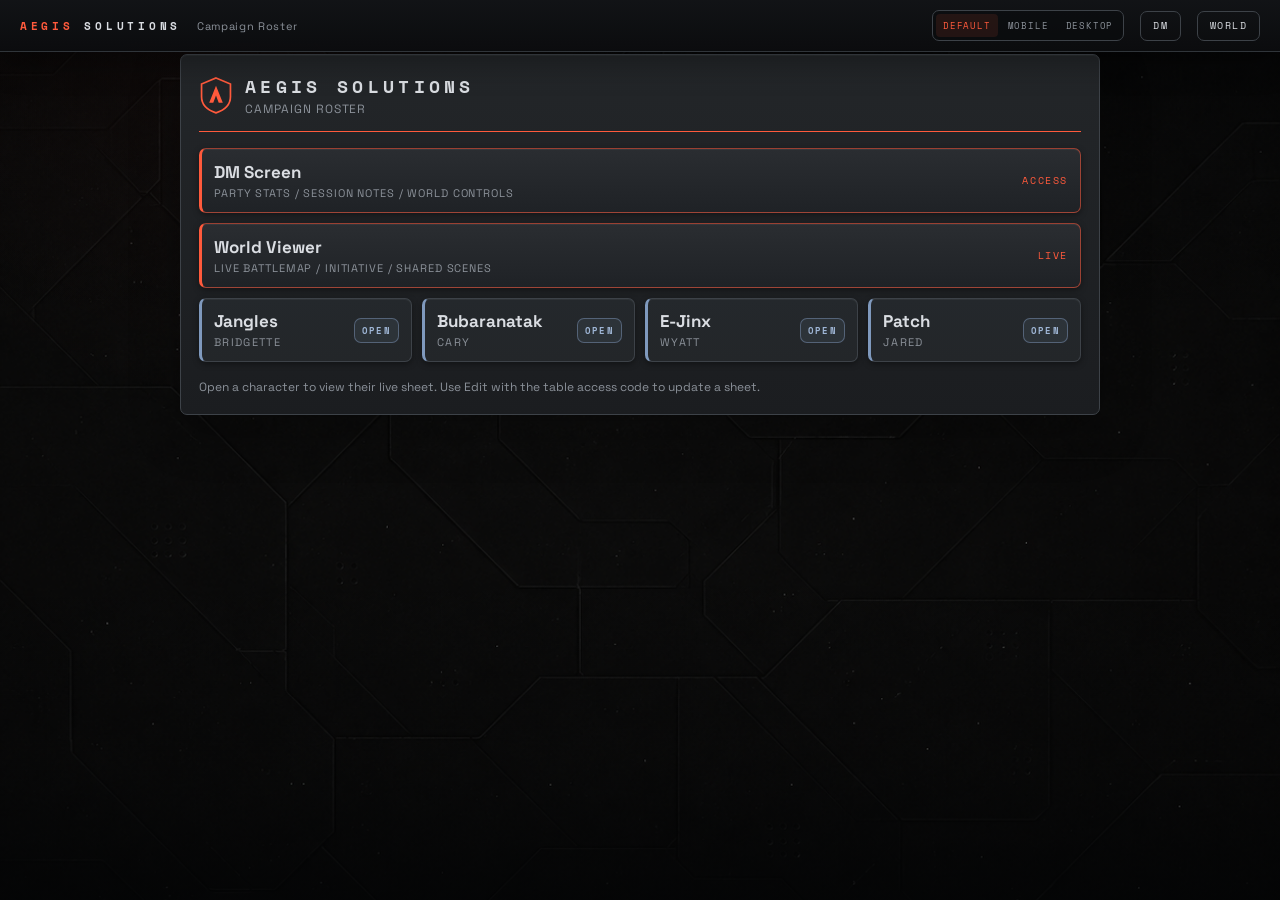
==== commit 2b6d8c06: "Ship World Viewer Drop 2 improvements" ====
--- a/campaign.html
+++ b/campaign.html
@@ -16,7 +16,7 @@
 <title>AEGIS SOLUTIONS - Campaign Roster</title>
 <script>
 (function(){
-  var build = '20260704b';
+  var build = '20260705a';
   if ('serviceWorker' in navigator && location.protocol === 'https:') {
     navigator.serviceWorker.register('sw.js?app=' + build, { updateViaCache: 'none' }).catch(function(){});
   }
@@ -27,7 +27,7 @@
   location.replace(location.pathname + '?' + params.toString() + location.hash);
 })();
 </script>
-<link rel="stylesheet" href="styles.css?v=20260704b">
+<link rel="stylesheet" href="styles.css?v=20260705a">
 <style>
 body{ padding:54px 16px; min-height:100vh; }
 .roster-shell{
@@ -43,7 +43,7 @@
 .roster-card{
   display:grid; grid-template-columns:minmax(0,1fr) auto; align-items:center; gap:12px;
   text-decoration:none; color:var(--label); background:linear-gradient(180deg,#24282c,var(--bg-2));
-  border:1px solid var(--frame); border-radius:var(--r); padding:12px;
+  border:1px solid var(--frame); border-left:3px solid var(--ice); border-radius:var(--r); padding:12px;
   box-shadow:var(--shadow-panel);
   transition:border-color var(--dur), transform var(--dur), background var(--dur);
 }
@@ -66,7 +66,7 @@
 .roster-dm{
   display:grid; grid-template-columns:minmax(0,1fr) auto; align-items:center; justify-content:space-between; gap:12px;
   text-decoration:none; color:var(--label); background:linear-gradient(180deg,#2a2d31,#1f2226);
-  border:1px solid rgba(255,90,60,.55); border-radius:var(--r); padding:12px;
+  border:1px solid rgba(255,90,60,.55); border-left:3px solid var(--red); border-radius:var(--r); padding:12px;
   box-shadow:var(--shadow-panel);
   transition:border-color var(--dur), transform var(--dur), background var(--dur);
 }
@@ -88,11 +88,11 @@
 </head>
 <body>
   <div class="toolbar app-toolbar campaign-toolbar">
-    <a class="brand brand-link" href="campaign.html?app=20260704b" aria-label="Open campaign roster">AEGIS <b>SOLUTIONS</b></a>
+    <a class="brand brand-link" href="campaign.html?app=20260705a" aria-label="Open campaign roster">AEGIS <b>SOLUTIONS</b></a>
     <span class="hint">Campaign Roster</span>
     <span class="spacer"></span>
-    <a class="nav-btn" href="dm.html?app=20260704b">DM</a>
-    <a class="nav-btn" href="world.html?app=20260704b">World</a>
+    <a class="nav-btn" href="dm.html?app=20260705a">DM</a>
+    <a class="nav-btn" href="world.html?app=20260705a">World</a>
   </div>
   <main class="roster-shell">
     <div class="roster-head">
@@ -103,11 +103,11 @@
       </div>
     </div>
     <div class="roster-actions">
-      <a class="roster-dm" href="dm.html?app=20260704b">
+      <a class="roster-dm" href="dm.html?app=20260705a">
         <span><b>DM Screen</b>Party stats / Session notes / World controls</span>
         <em>Access</em>
       </a>
-      <a class="roster-dm roster-public" href="world.html?app=20260704b">
+      <a class="roster-dm roster-public" href="world.html?app=20260705a">
         <span><b>World Viewer</b>Live battlemap / initiative / shared scenes</span>
         <em>Live</em>
       </a>
@@ -115,10 +115,10 @@
     <div class="roster-grid" id="rosterGrid"></div>
     <p class="roster-foot">Open a character to view their live sheet. Use Edit with the table access code to update a sheet.</p>
   </main>
-  <script src="cloud-config.js?v=20260704b"></script>
-  <script src="view-mode.js?v=20260704b"></script>
+  <script src="cloud-config.js?v=20260705a"></script>
+  <script src="view-mode.js?v=20260705a"></script>
   <script>
-    const APP_VERSION = '20260704b';
+    const APP_VERSION = '20260705a';
     const grid = document.getElementById('rosterGrid');
     const chars = (window.AEGIS_CLOUD && window.AEGIS_CLOUD.characters) || [];
     grid.innerHTML = chars.map((c) => `
